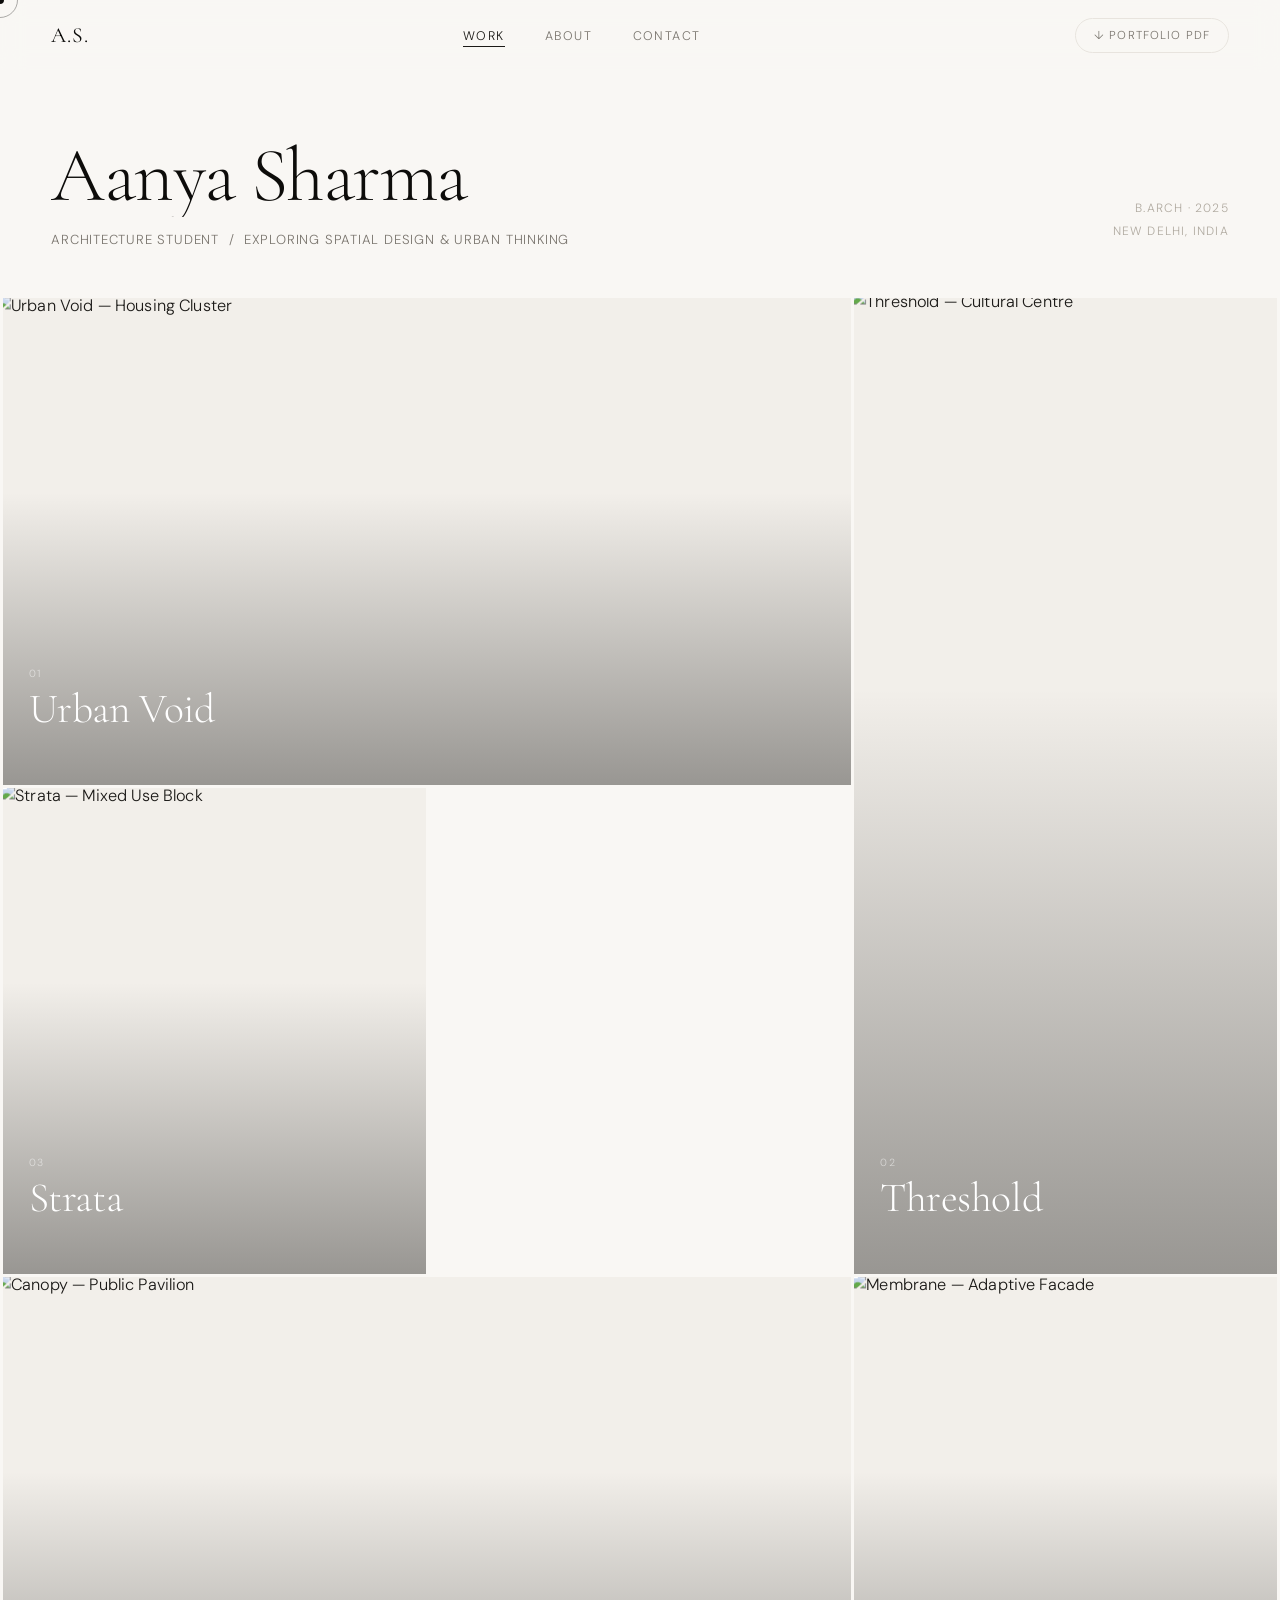
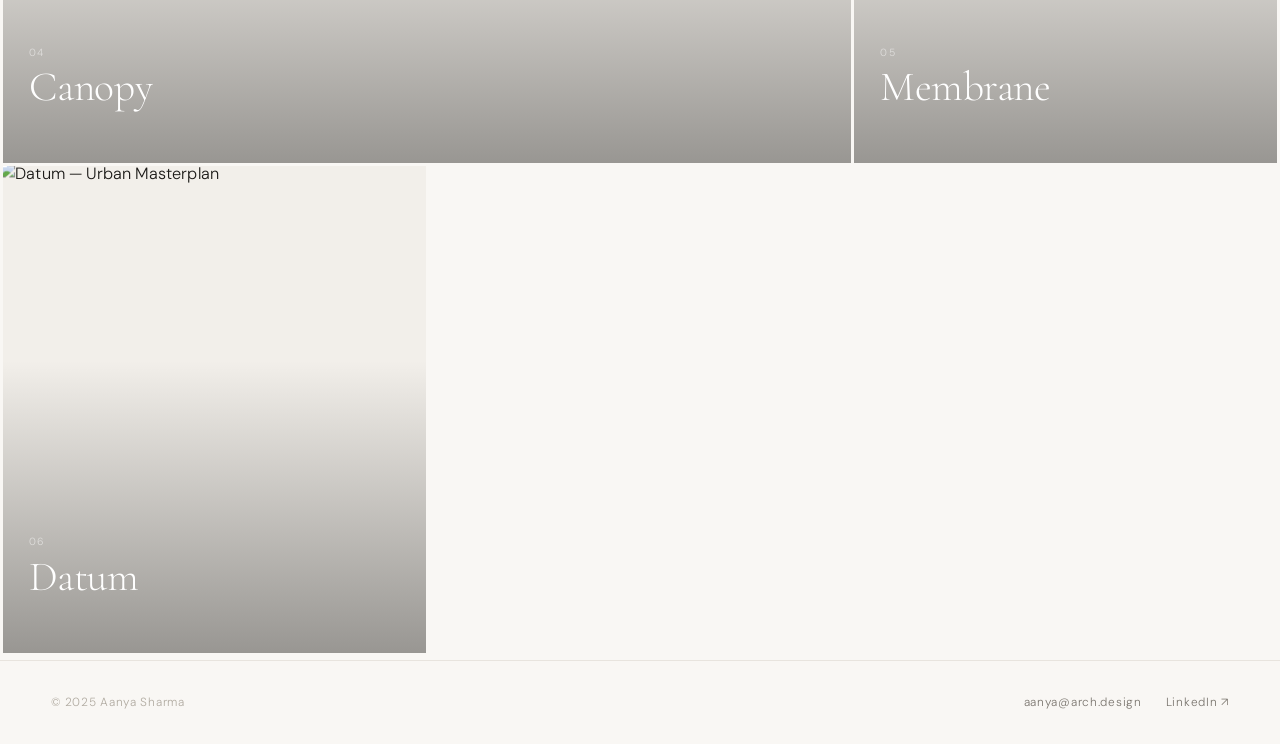
==== index.html @ cd45589e "Initial commit — Architecture Portfolio" ====
<!DOCTYPE html>
<html lang="en">
<head>
  <meta charset="UTF-8" />
  <meta name="viewport" content="width=device-width, initial-scale=1.0" />
  <meta name="description" content="Architecture portfolio of Aanya Sharma — B.Arch student exploring spatial design, urban thinking, and materiality." />
  <title>Aanya Sharma — Architecture Portfolio</title>
  <link rel="preconnect" href="https://fonts.googleapis.com" />
  <link rel="preconnect" href="https://fonts.gstatic.com" crossorigin />
  <link href="https://fonts.googleapis.com/css2?family=Cormorant+Garamond:ital,wght@0,300;0,400;0,500;1,300&family=DM+Sans:wght@200;300;400&display=swap" rel="stylesheet" />
  <link rel="stylesheet" href="assets/style.css" />
</head>
<body>

  <!-- ── CURSOR ── -->
  <div class="cursor" id="cursor"></div>
  <div class="cursor-follower" id="cursorFollower"></div>

  <!-- ── NAV ── -->
  <nav class="nav" id="mainNav">
    <a href="index.html" class="nav-logo">A.S.</a>
    <ul class="nav-links">
      <li><a href="index.html" class="active">Work</a></li>
      <li><a href="pages/about.html">About</a></li>
      <li><a href="pages/contact.html">Contact</a></li>
    </ul>
    <a href="assets/portfolio.pdf" class="nav-cta" target="_blank" download>↓ Portfolio PDF</a>
  </nav>

  <!-- ── HERO TAGLINE ── -->
  <header class="hero-tagline">
    <div class="hero-inner">
      <h1 class="hero-name" id="heroName">Aanya Sharma</h1>
      <p class="hero-sub">Architecture Student &nbsp;/&nbsp; Exploring Spatial Design &amp; Urban Thinking</p>
    </div>
    <div class="hero-meta">
      <span>B.Arch · 2025</span>
      <span>New Delhi, India</span>
    </div>
  </header>

  <!-- ── PROJECT GRID ── -->
  <main class="grid-section" id="projects">

    <article class="project-tile tile--large" id="proj1">
      <a href="pages/project-urban-void.html" class="tile-link">
        <div class="tile-img-wrap">
          <img
            src="https://images.unsplash.com/photo-1486325212027-8081e485255e?w=1200&q=80"
            alt="Urban Void — Housing Cluster"
            loading="eager"
          />
          <div class="tile-overlay"></div>
        </div>
        <div class="tile-info">
          <span class="tile-num">01</span>
          <h2 class="tile-title">Urban Void</h2>
          <p class="tile-type">Housing Cluster · Academic · 2024</p>
        </div>
      </a>
    </article>

    <article class="project-tile tile--tall" id="proj2">
      <a href="pages/project-threshold.html" class="tile-link">
        <div class="tile-img-wrap">
          <img
            src="https://images.unsplash.com/photo-1514539079130-25950c84af65?w=900&q=80"
            alt="Threshold — Cultural Centre"
            loading="lazy"
          />
          <div class="tile-overlay"></div>
        </div>
        <div class="tile-info">
          <span class="tile-num">02</span>
          <h2 class="tile-title">Threshold</h2>
          <p class="tile-type">Cultural Centre · Academic · 2024</p>
        </div>
      </a>
    </article>

    <article class="project-tile tile--medium" id="proj3">
      <a href="pages/project-strata.html" class="tile-link">
        <div class="tile-img-wrap">
          <img
            src="https://images.unsplash.com/photo-1487958449943-2429e8be8625?w=900&q=80"
            alt="Strata — Mixed Use Block"
            loading="lazy"
          />
          <div class="tile-overlay"></div>
        </div>
        <div class="tile-info">
          <span class="tile-num">03</span>
          <h2 class="tile-title">Strata</h2>
          <p class="tile-type">Mixed-Use Block · Internship · 2023</p>
        </div>
      </a>
    </article>

    <article class="project-tile tile--wide" id="proj4">
      <a href="pages/project-canopy.html" class="tile-link">
        <div class="tile-img-wrap">
          <img
            src="https://images.unsplash.com/photo-1607344645866-009c320b63e0?w=1200&q=80"
            alt="Canopy — Public Pavilion"
            loading="lazy"
          />
          <div class="tile-overlay"></div>
        </div>
        <div class="tile-info">
          <span class="tile-num">04</span>
          <h2 class="tile-title">Canopy</h2>
          <p class="tile-type">Public Pavilion · Academic · 2023</p>
        </div>
      </a>
    </article>

    <article class="project-tile tile--portrait" id="proj5">
      <a href="pages/project-membrane.html" class="tile-link">
        <div class="tile-img-wrap">
          <img
            src="https://images.unsplash.com/photo-1571003123894-1f0594d2b5d9?w=700&q=80"
            alt="Membrane — Adaptive Facade"
            loading="lazy"
          />
          <div class="tile-overlay"></div>
        </div>
        <div class="tile-info">
          <span class="tile-num">05</span>
          <h2 class="tile-title">Membrane</h2>
          <p class="tile-type">Adaptive Façade · Research · 2023</p>
        </div>
      </a>
    </article>

    <article class="project-tile tile--medium" id="proj6">
      <a href="pages/project-datum.html" class="tile-link">
        <div class="tile-img-wrap">
          <img
            src="https://images.unsplash.com/photo-1620121692029-d088224ddc74?w=900&q=80"
            alt="Datum — Urban Masterplan"
            loading="lazy"
          />
          <div class="tile-overlay"></div>
        </div>
        <div class="tile-info">
          <span class="tile-num">06</span>
          <h2 class="tile-title">Datum</h2>
          <p class="tile-type">Urban Masterplan · Internship · 2022</p>
        </div>
      </a>
    </article>

  </main>

  <!-- ── FOOTER ── -->
  <footer class="site-footer">
    <div class="footer-left">
      <span>© 2025 Aanya Sharma</span>
    </div>
    <div class="footer-right">
      <a href="mailto:aanya@arch.design">aanya@arch.design</a>
      <a href="https://linkedin.com/in/aanyasharma" target="_blank" rel="noopener">LinkedIn ↗</a>
    </div>
  </footer>

  <script src="assets/main.js"></script>
</body>
</html>
---- assets/style.css ----
/* =========================================================
   ARCH PORTFOLIO — Global Stylesheet
   Light Theme · Editorial · Minimal · Premium
   ========================================================= */

/* ── Reset & Base ── */
*, *::before, *::after { box-sizing: border-box; margin: 0; padding: 0; }

:root {
  --cream:    #f9f7f4;
  --off-white:#f2efea;
  --light:    #e8e4de;
  --mid:      #b0aaa0;
  --muted:    #7a756e;
  --dark:     #1c1a17;
  --black:    #0d0c0a;
  --accent:   #2a2522;

  --ff-serif:  'Cormorant Garamond', Georgia, serif;
  --ff-sans:   'DM Sans', system-ui, sans-serif;

  --ease-out:  cubic-bezier(0.16, 1, 0.3, 1);
  --ease-in:   cubic-bezier(0.7, 0, 0.84, 0);

  --nav-h:     72px;
  --gutter:    clamp(1.5rem, 4vw, 4rem);
}

html { font-size: 16px; scroll-behavior: smooth; }

body {
  background: var(--cream);
  color: var(--dark);
  font-family: var(--ff-sans);
  font-weight: 300;
  line-height: 1.65;
  overflow-x: hidden;
  cursor: none;
}

a { color: inherit; text-decoration: none; }
img { display: block; width: 100%; height: 100%; object-fit: cover; }

/* ── Custom Cursor ── */
.cursor {
  position: fixed; top: 0; left: 0;
  width: 8px; height: 8px;
  background: var(--black);
  border-radius: 50%;
  pointer-events: none;
  z-index: 9999;
  transform: translate(-50%, -50%);
  transition: transform 0.08s, background 0.2s, width 0.3s var(--ease-out), height 0.3s var(--ease-out);
}

.cursor-follower {
  position: fixed; top: 0; left: 0;
  width: 36px; height: 36px;
  border: 1px solid rgba(28,26,23,0.35);
  border-radius: 50%;
  pointer-events: none;
  z-index: 9998;
  transform: translate(-50%, -50%);
  transition: transform 0.18s var(--ease-out), opacity 0.3s, width 0.4s var(--ease-out), height 0.4s var(--ease-out), border-color 0.3s;
}

body:has(a:hover) .cursor-follower,
body:has(.tile-link:hover) .cursor-follower {
  width: 72px; height: 72px;
  border-color: rgba(28,26,23,0.18);
}

/* ── NAV ── */
.nav {
  position: fixed; top: 0; left: 0; right: 0;
  height: var(--nav-h);
  display: flex; align-items: center; justify-content: space-between;
  padding: 0 var(--gutter);
  z-index: 100;
  background: rgba(249,247,244,0.88);
  backdrop-filter: blur(12px);
  -webkit-backdrop-filter: blur(12px);
  border-bottom: 1px solid transparent;
  transition: border-color 0.3s, background 0.3s;
}

.nav.scrolled {
  border-bottom-color: var(--light);
  background: rgba(249,247,244,0.96);
}

.nav-logo {
  font-family: var(--ff-serif);
  font-size: 1.35rem;
  font-weight: 400;
  letter-spacing: 0.04em;
  color: var(--black);
}

.nav-links {
  display: flex; gap: 2.5rem;
  list-style: none;
}

.nav-links a {
  font-size: 0.78rem;
  font-weight: 300;
  letter-spacing: 0.12em;
  text-transform: uppercase;
  color: var(--muted);
  position: relative;
  transition: color 0.2s;
}

.nav-links a::after {
  content: '';
  position: absolute; bottom: -3px; left: 0;
  width: 0; height: 1px;
  background: var(--dark);
  transition: width 0.35s var(--ease-out);
}

.nav-links a:hover,
.nav-links a.active { color: var(--dark); }
.nav-links a:hover::after,
.nav-links a.active::after { width: 100%; }

.nav-cta {
  font-size: 0.72rem;
  font-weight: 300;
  letter-spacing: 0.1em;
  text-transform: uppercase;
  color: var(--muted);
  border: 1px solid var(--light);
  padding: 0.45rem 1.1rem;
  border-radius: 50px;
  transition: color 0.25s, border-color 0.25s, background 0.25s;
}

.nav-cta:hover {
  color: var(--cream);
  background: var(--dark);
  border-color: var(--dark);
}

/* ── HERO TAGLINE ── */
.hero-tagline {
  padding: calc(var(--nav-h) + 4rem) var(--gutter) 3rem;
  display: flex;
  justify-content: space-between;
  align-items: flex-end;
  gap: 2rem;
  flex-wrap: wrap;
}

.hero-name {
  font-family: var(--ff-serif);
  font-size: clamp(2.8rem, 6vw, 5.5rem);
  font-weight: 300;
  letter-spacing: -0.02em;
  line-height: 1.05;
  color: var(--black);
  overflow: hidden;
}

.hero-sub {
  font-size: 0.82rem;
  font-weight: 300;
  letter-spacing: 0.06em;
  color: var(--muted);
  margin-top: 0.75rem;
  text-transform: uppercase;
}

.hero-meta {
  display: flex;
  flex-direction: column;
  align-items: flex-end;
  gap: 0.25rem;
  font-size: 0.75rem;
  letter-spacing: 0.1em;
  text-transform: uppercase;
  color: var(--mid);
  padding-bottom: 0.5rem;
}

/* ── PROJECT GRID ── */
.grid-section {
  display: grid;
  grid-template-columns: repeat(12, 1fr);
  grid-auto-rows: 38vw;
  gap: 3px;
  padding: 0 3px 3px;
  max-width: 100%;
}

/* tile variants */
.project-tile { position: relative; overflow: hidden; background: var(--off-white); }

.tile--large  { grid-column: span 8; grid-row: span 1; }
.tile--tall   { grid-column: span 4; grid-row: span 2; }
.tile--medium { grid-column: span 4; grid-row: span 1; }
.tile--wide   { grid-column: span 8; grid-row: span 1; }
.tile--portrait { grid-column: span 4; grid-row: span 1; }

.tile-link {
  display: block; width: 100%; height: 100%;
  position: relative;
}

.tile-img-wrap {
  position: absolute; inset: 0;
  overflow: hidden;
}

.tile-img-wrap img {
  width: 100%; height: 100%; object-fit: cover;
  transform: scale(1.02);
  transition: transform 0.9s var(--ease-out), filter 0.6s;
  filter: grayscale(20%);
}

.project-tile:hover .tile-img-wrap img {
  transform: scale(1.08);
  filter: grayscale(0%);
}

.tile-overlay {
  position: absolute; inset: 0;
  background: linear-gradient(
    to bottom,
    transparent 40%,
    rgba(13,12,10,0.65) 100%
  );
  opacity: 0.6;
  transition: opacity 0.5s;
}

.project-tile:hover .tile-overlay { opacity: 0.85; }

.tile-info {
  position: absolute;
  bottom: 0; left: 0; right: 0;
  padding: 2rem clamp(1rem,2vw,2rem);
  color: #fff;
  transform: translateY(4px);
  transition: transform 0.45s var(--ease-out);
}

.project-tile:hover .tile-info { transform: translateY(0); }

.tile-num {
  display: block;
  font-size: 0.65rem;
  letter-spacing: 0.18em;
  text-transform: uppercase;
  color: rgba(255,255,255,0.55);
  margin-bottom: 0.4rem;
}

.tile-title {
  font-family: var(--ff-serif);
  font-size: clamp(1.5rem, 3.5vw, 2.6rem);
  font-weight: 300;
  line-height: 1;
  letter-spacing: -0.01em;
}

.tile-type {
  font-size: 0.7rem;
  letter-spacing: 0.1em;
  text-transform: uppercase;
  color: rgba(255,255,255,0.5);
  margin-top: 0.5rem;
  opacity: 0;
  transform: translateY(6px);
  transition: opacity 0.4s 0.05s, transform 0.4s 0.05s var(--ease-out);
}

.project-tile:hover .tile-type {
  opacity: 1; transform: translateY(0);
}

/* ── SITE FOOTER ── */
.site-footer {
  display: flex; justify-content: space-between; align-items: center;
  padding: 2rem var(--gutter);
  border-top: 1px solid var(--light);
  margin-top: 4px;
  font-size: 0.74rem;
  letter-spacing: 0.06em;
  color: var(--mid);
}

.site-footer a {
  color: var(--muted);
  transition: color 0.2s;
  margin-left: 1.5rem;
}
.site-footer a:hover { color: var(--dark); }

.footer-right { display: flex; }

/* =========================================================
   PROJECT DETAIL PAGE
   ========================================================= */
.project-hero {
  position: relative;
  height: 90vh;
  min-height: 500px;
  overflow: hidden;
  margin-top: var(--nav-h);
}

.project-hero img {
  width: 100%; height: 100%; object-fit: cover;
  filter: grayscale(15%);
  transform: scale(1.02);
  animation: heroReveal 1.4s var(--ease-out) forwards;
}

@keyframes heroReveal {
  from { transform: scale(1.08); opacity: 0.6; }
  to   { transform: scale(1);    opacity: 1;   }
}

.project-hero-caption {
  position: absolute; bottom: 3rem; left: var(--gutter);
  color: #fff;
}

.project-hero-caption h1 {
  font-family: var(--ff-serif);
  font-size: clamp(2.8rem, 6vw, 6rem);
  font-weight: 300;
  letter-spacing: -0.02em;
  line-height: 1;
}

.project-hero-caption .meta {
  margin-top: 1rem;
  font-size: 0.75rem;
  letter-spacing: 0.14em;
  text-transform: uppercase;
  color: rgba(255,255,255,0.6);
  display: flex; gap: 1.5rem;
}

/* ── Project Content Layout ── */
.project-body {
  padding: 6rem var(--gutter);
  max-width: 1400px;
  margin: 0 auto;
}

.section-label {
  font-size: 0.68rem;
  letter-spacing: 0.2em;
  text-transform: uppercase;
  color: var(--mid);
  margin-bottom: 0.75rem;
  display: flex; align-items: center; gap: 1rem;
}

.section-label::after {
  content: '';
  flex: 1; height: 1px;
  background: var(--light);
}

.project-section {
  margin-bottom: 6rem;
}

.project-section h2 {
  font-family: var(--ff-serif);
  font-size: clamp(1.8rem, 3.5vw, 3rem);
  font-weight: 300;
  letter-spacing: -0.01em;
  margin-bottom: 1.5rem;
  color: var(--black);
}

.project-section p {
  font-size: 1rem;
  line-height: 1.85;
  color: var(--muted);
  max-width: 60ch;
}

.project-section p + p { margin-top: 1rem; }

/* Image grid inside project */
.project-img-grid {
  display: grid;
  gap: 4px;
  margin-top: 2.5rem;
}

.project-img-grid.cols-2 { grid-template-columns: 1fr 1fr; }
.project-img-grid.cols-3 { grid-template-columns: 1fr 1fr 1fr; }
.project-img-grid.cols-asymm { grid-template-columns: 2fr 1fr; }

.project-img-grid figure {
  overflow: hidden;
  aspect-ratio: 4/3;
  background: var(--off-white);
}

.project-img-grid figure.tall { aspect-ratio: 3/4; }
.project-img-grid figure.wide { aspect-ratio: 16/7; }

.project-img-grid img {
  width: 100%; height: 100%; object-fit: cover;
  filter: grayscale(10%);
  transition: transform 0.7s var(--ease-out), filter 0.5s;
}

.project-img-grid figure:hover img {
  transform: scale(1.04);
  filter: grayscale(0%);
}

/* ── Diagram / Process Block ── */
.diagram-block {
  border: 1px solid var(--light);
  padding: 3rem;
  margin-top: 2.5rem;
  background: var(--off-white);
  display: flex;
  gap: 2rem;
  flex-wrap: wrap;
}

.diagram-item {
  flex: 1; min-width: 140px;
  text-align: center;
}

.diagram-circle {
  width: 80px; height: 80px;
  border-radius: 50%;
  border: 1.5px solid var(--mid);
  margin: 0 auto 1rem;
  display: flex; align-items: center; justify-content: center;
  font-family: var(--ff-serif);
  font-size: 1.4rem;
  color: var(--muted);
  transition: border-color 0.3s, color 0.3s;
}

.diagram-item:hover .diagram-circle {
  border-color: var(--dark);
  color: var(--dark);
}

.diagram-label {
  font-size: 0.72rem;
  letter-spacing: 0.12em;
  text-transform: uppercase;
  color: var(--muted);
}

/* Arrow connector */
.diagram-arrow {
  display: flex; align-items: center;
  color: var(--light);
  font-size: 1.2rem;
  min-width: auto;
  flex: 0;
  padding-top: 1rem;
}

/* Role callout */
.role-callout {
  border-left: 2px solid var(--dark);
  padding: 1.5rem 2rem;
  margin-top: 2rem;
  background: var(--off-white);
}

.role-callout h3 {
  font-family: var(--ff-serif);
  font-size: 1.5rem;
  font-weight: 300;
  margin-bottom: 0.75rem;
}

.role-callout ul {
  list-style: none;
  display: flex;
  flex-direction: column;
  gap: 0.4rem;
}

.role-callout ul li {
  font-size: 0.85rem;
  color: var(--muted);
  padding-left: 1rem;
  position: relative;
}

.role-callout ul li::before {
  content: '—';
  position: absolute; left: 0;
  color: var(--mid);
}

/* Project nav (prev / next) */
.project-nav {
  display: grid;
  grid-template-columns: 1fr 1fr;
  border-top: 1px solid var(--light);
  margin-top: 4rem;
}

.project-nav a {
  padding: 2.5rem var(--gutter);
  display: flex; flex-direction: column; gap: 0.5rem;
  transition: background 0.3s;
}

.project-nav a:hover { background: var(--off-white); }

.project-nav a + a { border-left: 1px solid var(--light); text-align: right; align-items: flex-end; }

.project-nav .dir {
  font-size: 0.68rem;
  letter-spacing: 0.18em;
  text-transform: uppercase;
  color: var(--mid);
}

.project-nav .ptitle {
  font-family: var(--ff-serif);
  font-size: 1.5rem;
  font-weight: 300;
  color: var(--dark);
}

/* =========================================================
   ABOUT PAGE
   ========================================================= */
.about-wrapper {
  padding-top: var(--nav-h);
  min-height: 100vh;
}

.about-grid {
  display: grid;
  grid-template-columns: 1fr 1fr;
  min-height: calc(100vh - var(--nav-h));
}

.about-portrait {
  position: relative;
  overflow: hidden;
  background: var(--off-white);
}

.about-portrait img {
  width: 100%; height: 100%;
  object-fit: cover; object-position: top;
  filter: grayscale(30%);
  transition: filter 0.6s;
}

.about-portrait:hover img { filter: grayscale(0%); }

.about-content {
  padding: clamp(3rem, 6vw, 6rem) var(--gutter);
  display: flex; flex-direction: column; justify-content: center;
  max-width: 620px;
}

.page-eyebrow {
  font-size: 0.68rem;
  letter-spacing: 0.2em;
  text-transform: uppercase;
  color: var(--mid);
  margin-bottom: 2rem;
}

.about-name {
  font-family: var(--ff-serif);
  font-size: clamp(2.5rem, 4.5vw, 4rem);
  font-weight: 300;
  letter-spacing: -0.02em;
  line-height: 1.05;
  color: var(--black);
  margin-bottom: 1.5rem;
}

.about-bio {
  font-size: 1rem;
  line-height: 1.85;
  color: var(--muted);
  margin-bottom: 3rem;
}

.about-section { margin-bottom: 2.5rem; }

.about-section h3 {
  font-size: 0.72rem;
  letter-spacing: 0.18em;
  text-transform: uppercase;
  color: var(--mid);
  margin-bottom: 1rem;
  padding-bottom: 0.6rem;
  border-bottom: 1px solid var(--light);
}

/* Education row */
.edu-row {
  display: flex; justify-content: space-between;
  align-items: baseline;
  padding: 0.6rem 0;
  border-bottom: 1px solid rgba(176,170,160,0.2);
}

.edu-name { font-size: 0.88rem; font-weight: 300; }
.edu-year { font-size: 0.72rem; color: var(--mid); letter-spacing: 0.08em; }

/* Skills list */
.skills-grid {
  display: grid;
  grid-template-columns: repeat(3, 1fr);
  gap: 0.5rem;
}

.skill-tag {
  font-size: 0.72rem;
  letter-spacing: 0.08em;
  text-transform: uppercase;
  color: var(--muted);
  border: 1px solid var(--light);
  padding: 0.4rem 0.75rem;
  text-align: center;
  transition: border-color 0.25s, color 0.25s, background 0.25s;
}

.skill-tag:hover {
  border-color: var(--dark);
  color: var(--dark);
  background: var(--off-white);
}

/* Internship row */
.intern-row {
  padding: 1.2rem 0;
  border-bottom: 1px solid rgba(176,170,160,0.2);
}

.intern-firm {
  font-family: var(--ff-serif);
  font-size: 1.15rem;
  font-weight: 300;
  color: var(--dark);
}

.intern-meta {
  font-size: 0.73rem;
  letter-spacing: 0.08em;
  color: var(--mid);
  margin-top: 0.25rem;
}

.intern-desc {
  font-size: 0.84rem;
  color: var(--muted);
  margin-top: 0.5rem;
  line-height: 1.65;
}

/* =========================================================
   CONTACT PAGE
   ========================================================= */
.contact-wrapper {
  padding-top: var(--nav-h);
  min-height: 100vh;
  display: flex; flex-direction: column; justify-content: center;
  padding-bottom: 6rem;
}

.contact-inner {
  padding: 6rem var(--gutter);
  max-width: 800px;
}

.contact-inner .display-title {
  font-family: var(--ff-serif);
  font-size: clamp(3rem, 7vw, 7rem);
  font-weight: 300;
  letter-spacing: -0.03em;
  line-height: 0.95;
  color: var(--black);
  margin-bottom: 3rem;
}

.contact-links {
  display: flex; flex-direction: column; gap: 0;
}

.contact-link-row {
  display: flex; align-items: center; justify-content: space-between;
  padding: 1.5rem 0;
  border-top: 1px solid var(--light);
  font-family: var(--ff-serif);
  font-size: clamp(1.2rem, 2.5vw, 1.8rem);
  font-weight: 300;
  color: var(--dark);
  transition: padding-left 0.3s var(--ease-out), color 0.2s;
}

.contact-link-row:last-child { border-bottom: 1px solid var(--light); }

.contact-link-row:hover {
  padding-left: 1.5rem;
  color: var(--muted);
}

.contact-link-row .arrow {
  font-size: 1rem;
  color: var(--mid);
  transition: transform 0.3s var(--ease-out);
}

.contact-link-row:hover .arrow {
  transform: translate(4px, -4px);
}

/* =========================================================
   PAGE TRANSITIONS & ANIMATIONS
   ========================================================= */
@keyframes fadeUp {
  from { opacity: 0; transform: translateY(24px); }
  to   { opacity: 1; transform: translateY(0); }
}

.fade-up {
  opacity: 0;
  animation: fadeUp 0.8s var(--ease-out) forwards;
}

.fade-up-1 { animation-delay: 0.1s; }
.fade-up-2 { animation-delay: 0.2s; }
.fade-up-3 { animation-delay: 0.3s; }
.fade-up-4 { animation-delay: 0.45s; }

/* Reveal-on-scroll */
.reveal {
  opacity: 0;
  transform: translateY(30px);
  transition: opacity 0.9s var(--ease-out), transform 0.9s var(--ease-out);
}

.reveal.visible {
  opacity: 1; transform: none;
}

/* =========================================================
   RESPONSIVE
   ========================================================= */
@media (max-width: 900px) {
  .grid-section {
    grid-template-columns: 1fr 1fr;
    grid-auto-rows: 55vw;
  }

  .tile--large, .tile--wide  { grid-column: span 2; }
  .tile--tall  { grid-column: span 1; grid-row: span 1; }
  .tile--medium, .tile--portrait { grid-column: span 1; }

  .about-grid { grid-template-columns: 1fr; }
  .about-portrait { height: 60vw; }
  .about-content { max-width: 100%; }

  .project-img-grid.cols-3 { grid-template-columns: 1fr 1fr; }
}

@media (max-width: 640px) {
  :root { --nav-h: 58px; }

  .nav-cta { display: none; }
  .nav-links { gap: 1.5rem; }

  .grid-section {
    grid-template-columns: 1fr;
    grid-auto-rows: 75vw;
  }

  .tile--large, .tile--wide, .tile--tall,
  .tile--medium, .tile--portrait { grid-column: span 1; grid-row: span 1; }

  .hero-tagline { flex-direction: column; align-items: flex-start; }
  .hero-meta { align-items: flex-start; }

  .project-img-grid.cols-2,
  .project-img-grid.cols-3,
  .project-img-grid.cols-asymm { grid-template-columns: 1fr; }

  .skills-grid { grid-template-columns: repeat(2,1fr); }
  .project-nav { grid-template-columns: 1fr; }
  .project-nav a + a { border-left: none; border-top: 1px solid var(--light); align-items: flex-start; text-align: left; }

  .diagram-block { flex-direction: column; }
  .diagram-arrow { display: none; }
}
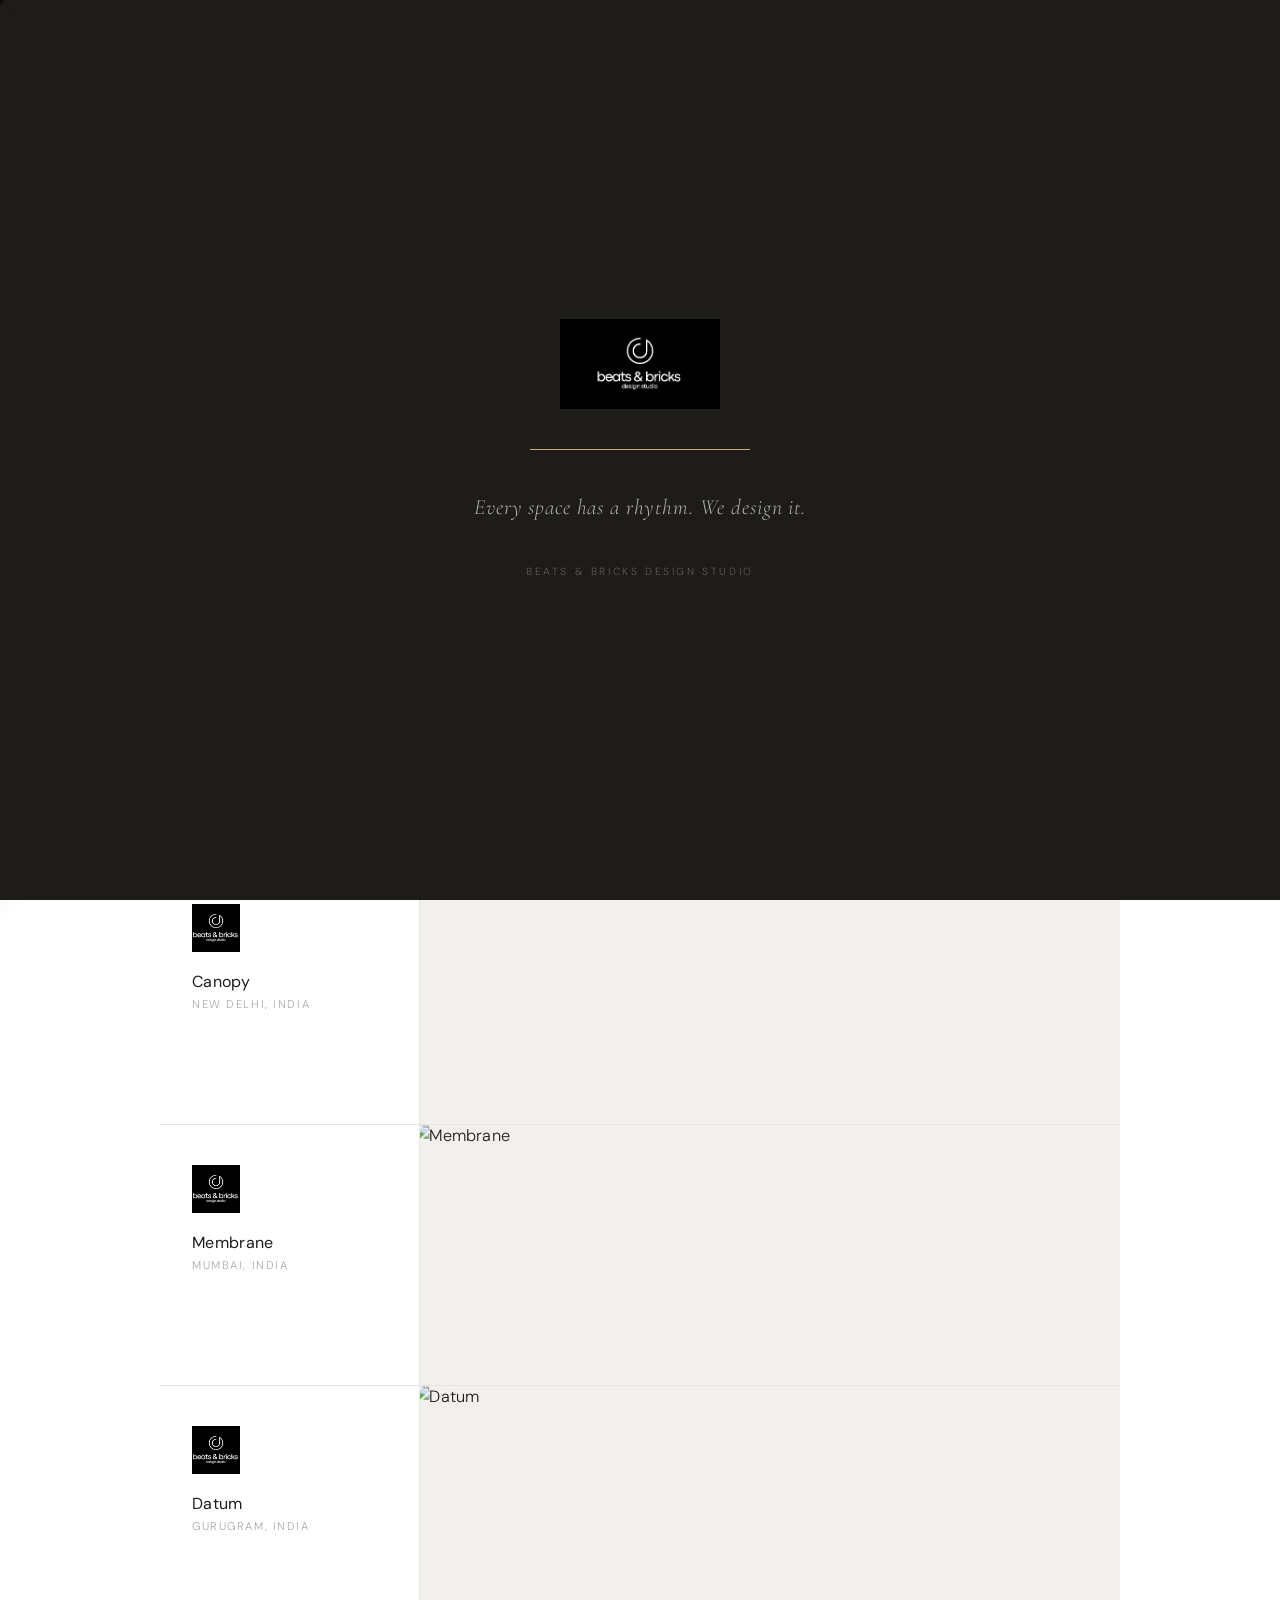
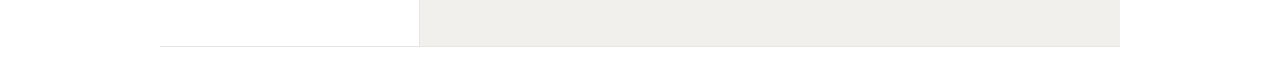
==== commit 69b80252: "feat: Initialize portfolio site with core features, project pages, and styling." ====
--- a/index.html
+++ b/index.html
@@ -3,165 +3,260 @@
 <head>
   <meta charset="UTF-8" />
   <meta name="viewport" content="width=device-width, initial-scale=1.0" />
-  <meta name="description" content="Architecture portfolio of Aanya Sharma — B.Arch student exploring spatial design, urban thinking, and materiality." />
-  <title>Aanya Sharma — Architecture Portfolio</title>
+  <meta name="description" content="Beats & Bricks Design Studio — Architecture, Interiors, Landscape, Planning & Products." />
+  <title>Beats &amp; Bricks Design Studio</title>
   <link rel="preconnect" href="https://fonts.googleapis.com" />
   <link rel="preconnect" href="https://fonts.gstatic.com" crossorigin />
-  <link href="https://fonts.googleapis.com/css2?family=Cormorant+Garamond:ital,wght@0,300;0,400;0,500;1,300&family=DM+Sans:wght@200;300;400&display=swap" rel="stylesheet" />
+  <link href="https://fonts.googleapis.com/css2?family=DM+Sans:wght@200;300;400;500&family=Cormorant+Garamond:ital,wght@0,300;0,400;1,300&display=swap" rel="stylesheet" />
   <link rel="stylesheet" href="assets/style.css" />
+  <link rel="stylesheet" href="assets/loader.css" />
 </head>
-<body>
-
-  <!-- ── CURSOR ── -->
+<body class="home-page">
+
+  <!-- ══ PAGE LOADER ══ -->
+  <div id="page-loader" role="status" aria-label="Loading Beats & Bricks Design Studio">
+    <img
+      class="loader-logo"
+      src="assets/WhatsApp Image 2026-03-25 at 16.15.27.jpeg"
+      alt="Beats & Bricks Design Studio"
+    />
+    <div class="loader-bar-track"><div class="loader-bar-fill"></div></div>
+    <p class="loader-tagline">
+      <span class="word">Every&nbsp;</span><span class="word">space&nbsp;</span><span class="word">has&nbsp;</span><span class="word">a&nbsp;</span><span class="word">rhythm.&nbsp;</span><span class="word">We&nbsp;</span><span class="word">design&nbsp;</span><span class="word">it.</span>
+    </p>
+    <span class="loader-studio-name">Beats &amp; Bricks Design Studio</span>
+  </div>
+
+  <!-- ══ CUSTOM CURSOR ══ -->
   <div class="cursor" id="cursor"></div>
   <div class="cursor-follower" id="cursorFollower"></div>
 
-  <!-- ── NAV ── -->
-  <nav class="nav" id="mainNav">
-    <a href="index.html" class="nav-logo">A.S.</a>
-    <ul class="nav-links">
-      <li><a href="index.html" class="active">Work</a></li>
-      <li><a href="pages/about.html">About</a></li>
-      <li><a href="pages/contact.html">Contact</a></li>
-    </ul>
-    <a href="assets/portfolio.pdf" class="nav-cta" target="_blank" download>↓ Portfolio PDF</a>
-  </nav>
-
-  <!-- ── HERO TAGLINE ── -->
-  <header class="hero-tagline">
-    <div class="hero-inner">
-      <h1 class="hero-name" id="heroName">Aanya Sharma</h1>
-      <p class="hero-sub">Architecture Student &nbsp;/&nbsp; Exploring Spatial Design &amp; Urban Thinking</p>
-    </div>
-    <div class="hero-meta">
-      <span>B.Arch · 2025</span>
-      <span>New Delhi, India</span>
+  <!-- ══ TOP HEADER BAR ══ -->
+  <header class="top-bar" id="topBar">
+    <!-- Hamburger -->
+    <button class="hamburger" id="hamburger" aria-label="Toggle menu">
+      <span></span><span></span><span></span>
+    </button>
+
+    <!-- Category nav -->
+    <nav class="top-nav" id="topNav">
+      <a href="#" class="top-nav-link active" data-filter="all">All</a>
+      <a href="#" class="top-nav-link" data-filter="architecture">Architecture</a>
+      <a href="#" class="top-nav-link" data-filter="interiors">Interiors</a>
+      <a href="#" class="top-nav-link" data-filter="landscape">Landscape</a>
+      <a href="#" class="top-nav-link" data-filter="planning">Planning</a>
+      <a href="#" class="top-nav-link" data-filter="products">Products</a>
+    </nav>
+
+    <!-- Right: search + location -->
+    <div class="top-bar-right">
+      <button class="search-btn" id="searchBtn" aria-label="Search">
+        <svg width="16" height="16" viewBox="0 0 24 24" fill="none" stroke="currentColor" stroke-width="1.5">
+          <circle cx="11" cy="11" r="8"/><line x1="21" y1="21" x2="16.65" y2="16.65"/>
+        </svg>
+      </button>
+      <span class="top-bar-location">New Delhi</span>
     </div>
   </header>
 
-  <!-- ── PROJECT GRID ── -->
-  <main class="grid-section" id="projects">
-
-    <article class="project-tile tile--large" id="proj1">
-      <a href="pages/project-urban-void.html" class="tile-link">
-        <div class="tile-img-wrap">
-          <img
-            src="https://images.unsplash.com/photo-1486325212027-8081e485255e?w=1200&q=80"
-            alt="Urban Void — Housing Cluster"
-            loading="eager"
-          />
-          <div class="tile-overlay"></div>
-        </div>
-        <div class="tile-info">
-          <span class="tile-num">01</span>
-          <h2 class="tile-title">Urban Void</h2>
-          <p class="tile-type">Housing Cluster · Academic · 2024</p>
-        </div>
+  <!-- ══ SIDEBAR ══ -->
+  <aside class="sidebar" id="sidebar">
+    <!-- Logo in sidebar -->
+    <div class="sidebar-logo">
+      <a href="index.html">
+        <img src="assets/WhatsApp Image 2026-03-25 at 16.15.27.jpeg" alt="Beats & Bricks Design Studio" />
       </a>
-    </article>
-
-    <article class="project-tile tile--tall" id="proj2">
-      <a href="pages/project-threshold.html" class="tile-link">
-        <div class="tile-img-wrap">
-          <img
-            src="https://images.unsplash.com/photo-1514539079130-25950c84af65?w=900&q=80"
-            alt="Threshold — Cultural Centre"
-            loading="lazy"
-          />
-          <div class="tile-overlay"></div>
-        </div>
-        <div class="tile-info">
-          <span class="tile-num">02</span>
-          <h2 class="tile-title">Threshold</h2>
-          <p class="tile-type">Cultural Centre · Academic · 2024</p>
-        </div>
-      </a>
-    </article>
-
-    <article class="project-tile tile--medium" id="proj3">
-      <a href="pages/project-strata.html" class="tile-link">
-        <div class="tile-img-wrap">
-          <img
-            src="https://images.unsplash.com/photo-1487958449943-2429e8be8625?w=900&q=80"
-            alt="Strata — Mixed Use Block"
-            loading="lazy"
-          />
-          <div class="tile-overlay"></div>
-        </div>
-        <div class="tile-info">
-          <span class="tile-num">03</span>
-          <h2 class="tile-title">Strata</h2>
-          <p class="tile-type">Mixed-Use Block · Internship · 2023</p>
-        </div>
-      </a>
-    </article>
-
-    <article class="project-tile tile--wide" id="proj4">
-      <a href="pages/project-canopy.html" class="tile-link">
-        <div class="tile-img-wrap">
-          <img
-            src="https://images.unsplash.com/photo-1607344645866-009c320b63e0?w=1200&q=80"
-            alt="Canopy — Public Pavilion"
-            loading="lazy"
-          />
-          <div class="tile-overlay"></div>
-        </div>
-        <div class="tile-info">
-          <span class="tile-num">04</span>
-          <h2 class="tile-title">Canopy</h2>
-          <p class="tile-type">Public Pavilion · Academic · 2023</p>
-        </div>
-      </a>
-    </article>
-
-    <article class="project-tile tile--portrait" id="proj5">
-      <a href="pages/project-membrane.html" class="tile-link">
-        <div class="tile-img-wrap">
-          <img
-            src="https://images.unsplash.com/photo-1571003123894-1f0594d2b5d9?w=700&q=80"
-            alt="Membrane — Adaptive Facade"
-            loading="lazy"
-          />
-          <div class="tile-overlay"></div>
-        </div>
-        <div class="tile-info">
-          <span class="tile-num">05</span>
-          <h2 class="tile-title">Membrane</h2>
-          <p class="tile-type">Adaptive Façade · Research · 2023</p>
-        </div>
-      </a>
-    </article>
-
-    <article class="project-tile tile--medium" id="proj6">
-      <a href="pages/project-datum.html" class="tile-link">
-        <div class="tile-img-wrap">
-          <img
-            src="https://images.unsplash.com/photo-1620121692029-d088224ddc74?w=900&q=80"
-            alt="Datum — Urban Masterplan"
-            loading="lazy"
-          />
-          <div class="tile-overlay"></div>
-        </div>
-        <div class="tile-info">
-          <span class="tile-num">06</span>
-          <h2 class="tile-title">Datum</h2>
-          <p class="tile-type">Urban Masterplan · Internship · 2022</p>
-        </div>
-      </a>
-    </article>
-
+    </div>
+
+    <!-- Sidebar nav links -->
+    <nav class="sidebar-nav">
+      <ul>
+        <li class="nav-item" style="--i:0"><a href="index.html" class="sidebar-link active">Projects</a></li>
+        <li class="nav-item" style="--i:1"><a href="pages/about.html" class="sidebar-link">About</a></li>
+        <li class="nav-item" style="--i:2"><a href="pages/about.html#internships" class="sidebar-link">Studio</a></li>
+        <li class="nav-item" style="--i:3"><a href="pages/about.html#skills" class="sidebar-link">Services</a></li>
+        <li class="nav-item" style="--i:4"><a href="pages/about.html" class="sidebar-link">People</a></li>
+        <li class="nav-item" style="--i:5"><a href="pages/contact.html" class="sidebar-link">Careers</a></li>
+        <li class="nav-item" style="--i:6"><a href="pages/contact.html" class="sidebar-link">Contact</a></li>
+      </ul>
+    </nav>
+
+    <!-- Sidebar bottom -->
+    <div class="sidebar-bottom">
+      <a href="assets/portfolio.pdf" class="sidebar-pdf" download>↓ Portfolio PDF</a>
+    </div>
+  </aside>
+
+  <!-- ══ MAIN CONTENT ══ -->
+  <main class="main-content" id="mainContent">
+
+    <!-- Search bar (hidden by default) -->
+    <div class="search-bar" id="searchBar">
+      <input type="text" placeholder="Search projects…" id="searchInput" autocomplete="off" />
+      <button class="search-close" id="searchClose">✕</button>
+    </div>
+
+    <!-- Projects vertical list -->
+    <div class="projects-list" id="projectsList">
+
+      <!-- Project 01 -->
+      <article class="project-row" data-category="architecture" id="proj1">
+        <a href="pages/project-urban-void.html" class="project-row-link">
+          <div class="project-row-meta">
+            <div class="project-icon">
+              <img src="assets/WhatsApp Image 2026-03-25 at 16.15.27.jpeg" alt="icon" />
+            </div>
+            <div class="project-row-info">
+              <h2 class="project-row-title">Urban Void</h2>
+              <p class="project-row-location">New Delhi, India</p>
+            </div>
+          </div>
+          <div class="project-row-image">
+            <img
+              src="https://images.unsplash.com/photo-1486325212027-8081e485255e?w=900&q=80"
+              alt="Urban Void"
+              loading="eager"
+            />
+            <div class="project-row-hover-label">
+              <span>Housing Cluster · 2024</span>
+              <span class="view-arrow">→</span>
+            </div>
+          </div>
+        </a>
+      </article>
+
+      <!-- Project 02 -->
+      <article class="project-row" data-category="interiors" id="proj2">
+        <a href="pages/project-threshold.html" class="project-row-link">
+          <div class="project-row-meta">
+            <div class="project-icon">
+              <img src="assets/WhatsApp Image 2026-03-25 at 16.15.27.jpeg" alt="icon" />
+            </div>
+            <div class="project-row-info">
+              <h2 class="project-row-title">Threshold</h2>
+              <p class="project-row-location">Chandigarh, India</p>
+            </div>
+          </div>
+          <div class="project-row-image">
+            <img
+              src="https://images.unsplash.com/photo-1514539079130-25950c84af65?w=900&q=80"
+              alt="Threshold"
+              loading="lazy"
+            />
+            <div class="project-row-hover-label">
+              <span>Cultural Centre · 2024</span>
+              <span class="view-arrow">→</span>
+            </div>
+          </div>
+        </a>
+      </article>
+
+      <!-- Project 03 -->
+      <article class="project-row" data-category="planning" id="proj3">
+        <a href="pages/project-strata.html" class="project-row-link">
+          <div class="project-row-meta">
+            <div class="project-icon">
+              <img src="assets/WhatsApp Image 2026-03-25 at 16.15.27.jpeg" alt="icon" />
+            </div>
+            <div class="project-row-info">
+              <h2 class="project-row-title">Strata</h2>
+              <p class="project-row-location">Gurugram, India</p>
+            </div>
+          </div>
+          <div class="project-row-image">
+            <img
+              src="https://images.unsplash.com/photo-1487958449943-2429e8be8625?w=900&q=80"
+              alt="Strata"
+              loading="lazy"
+            />
+            <div class="project-row-hover-label">
+              <span>Mixed-Use Block · 2023</span>
+              <span class="view-arrow">→</span>
+            </div>
+          </div>
+        </a>
+      </article>
+
+      <!-- Project 04 -->
+      <article class="project-row" data-category="landscape" id="proj4">
+        <a href="pages/project-canopy.html" class="project-row-link">
+          <div class="project-row-meta">
+            <div class="project-icon">
+              <img src="assets/WhatsApp Image 2026-03-25 at 16.15.27.jpeg" alt="icon" />
+            </div>
+            <div class="project-row-info">
+              <h2 class="project-row-title">Canopy</h2>
+              <p class="project-row-location">New Delhi, India</p>
+            </div>
+          </div>
+          <div class="project-row-image">
+            <img
+              src="https://images.unsplash.com/photo-1607344645866-009c320b63e0?w=900&q=80"
+              alt="Canopy"
+              loading="lazy"
+            />
+            <div class="project-row-hover-label">
+              <span>Public Pavilion · 2023</span>
+              <span class="view-arrow">→</span>
+            </div>
+          </div>
+        </a>
+      </article>
+
+      <!-- Project 05 -->
+      <article class="project-row" data-category="products" id="proj5">
+        <a href="pages/project-membrane.html" class="project-row-link">
+          <div class="project-row-meta">
+            <div class="project-icon">
+              <img src="assets/WhatsApp Image 2026-03-25 at 16.15.27.jpeg" alt="icon" />
+            </div>
+            <div class="project-row-info">
+              <h2 class="project-row-title">Membrane</h2>
+              <p class="project-row-location">Mumbai, India</p>
+            </div>
+          </div>
+          <div class="project-row-image">
+            <img
+              src="https://images.unsplash.com/photo-1571003123894-1f0594d2b5d9?w=900&q=80"
+              alt="Membrane"
+              loading="lazy"
+            />
+            <div class="project-row-hover-label">
+              <span>Adaptive Façade · 2023</span>
+              <span class="view-arrow">→</span>
+            </div>
+          </div>
+        </a>
+      </article>
+
+      <!-- Project 06 -->
+      <article class="project-row" data-category="planning" id="proj6">
+        <a href="pages/project-datum.html" class="project-row-link">
+          <div class="project-row-meta">
+            <div class="project-icon">
+              <img src="assets/WhatsApp Image 2026-03-25 at 16.15.27.jpeg" alt="icon" />
+            </div>
+            <div class="project-row-info">
+              <h2 class="project-row-title">Datum</h2>
+              <p class="project-row-location">Gurugram, India</p>
+            </div>
+          </div>
+          <div class="project-row-image">
+            <img
+              src="https://images.unsplash.com/photo-1620121692029-d088224ddc74?w=900&q=80"
+              alt="Datum"
+              loading="lazy"
+            />
+            <div class="project-row-hover-label">
+              <span>Urban Masterplan · 2022</span>
+              <span class="view-arrow">→</span>
+            </div>
+          </div>
+        </a>
+      </article>
+
+    </div><!-- /projects-list -->
   </main>
-
-  <!-- ── FOOTER ── -->
-  <footer class="site-footer">
-    <div class="footer-left">
-      <span>© 2025 Aanya Sharma</span>
-    </div>
-    <div class="footer-right">
-      <a href="mailto:aanya@arch.design">aanya@arch.design</a>
-      <a href="https://linkedin.com/in/aanyasharma" target="_blank" rel="noopener">LinkedIn ↗</a>
-    </div>
-  </footer>
 
   <script src="assets/main.js"></script>
 </body>
--- a/assets/style.css
+++ b/assets/style.css
@@ -1,45 +1,47 @@
 /* =========================================================
-   ARCH PORTFOLIO — Global Stylesheet
-   Light Theme · Editorial · Minimal · Premium
+   BEATS & BRICKS DESIGN STUDIO — Global Stylesheet
+   BIG.dk-inspired: Sidebar + Vertical List Layout
+   Light Themed · Editorial · Animated
    ========================================================= */
 
 /* ── Reset & Base ── */
 *, *::before, *::after { box-sizing: border-box; margin: 0; padding: 0; }
 
 :root {
-  --cream:    #f9f7f4;
-  --off-white:#f2efea;
-  --light:    #e8e4de;
-  --mid:      #b0aaa0;
-  --muted:    #7a756e;
-  --dark:     #1c1a17;
-  --black:    #0d0c0a;
-  --accent:   #2a2522;
-
-  --ff-serif:  'Cormorant Garamond', Georgia, serif;
-  --ff-sans:   'DM Sans', system-ui, sans-serif;
-
-  --ease-out:  cubic-bezier(0.16, 1, 0.3, 1);
-  --ease-in:   cubic-bezier(0.7, 0, 0.84, 0);
-
-  --nav-h:     72px;
-  --gutter:    clamp(1.5rem, 4vw, 4rem);
+  --white:      #ffffff;
+  --cream:      #f9f8f6;
+  --off-white:  #f2f0ec;
+  --light:      #e8e4de;
+  --mid:        #aaa8a4;
+  --muted:      #6e6b66;
+  --dark:       #1e1c19;
+  --black:      #0d0c0a;
+  --accent:     #c8a882;          /* warm gold accent */
+
+  --sidebar-w:  200px;
+  --topbar-h:   48px;
+
+  --ff-sans:    'DM Sans', system-ui, sans-serif;
+  --ff-serif:   'Cormorant Garamond', Georgia, serif;
+  --ease-out:   cubic-bezier(0.16, 1, 0.3, 1);
+  --ease-spring:cubic-bezier(0.34, 1.56, 0.64, 1);
 }
 
 html { font-size: 16px; scroll-behavior: smooth; }
 
 body {
-  background: var(--cream);
+  background: var(--white);
   color: var(--dark);
   font-family: var(--ff-sans);
   font-weight: 300;
-  line-height: 1.65;
+  line-height: 1.6;
   overflow-x: hidden;
   cursor: none;
 }
 
 a { color: inherit; text-decoration: none; }
-img { display: block; width: 100%; height: 100%; object-fit: cover; }
+img { display: block; max-width: 100%; }
+button { background: none; border: none; cursor: none; }
 
 /* ── Custom Cursor ── */
 .cursor {
@@ -50,759 +52,762 @@
   pointer-events: none;
   z-index: 9999;
   transform: translate(-50%, -50%);
-  transition: transform 0.08s, background 0.2s, width 0.3s var(--ease-out), height 0.3s var(--ease-out);
-}
-
+  transition: width .25s var(--ease-out), height .25s var(--ease-out), background .2s;
+}
 .cursor-follower {
   position: fixed; top: 0; left: 0;
-  width: 36px; height: 36px;
-  border: 1px solid rgba(28,26,23,0.35);
+  width: 34px; height: 34px;
+  border: 1px solid rgba(28,26,23,.3);
   border-radius: 50%;
   pointer-events: none;
   z-index: 9998;
   transform: translate(-50%, -50%);
-  transition: transform 0.18s var(--ease-out), opacity 0.3s, width 0.4s var(--ease-out), height 0.4s var(--ease-out), border-color 0.3s;
-}
-
-body:has(a:hover) .cursor-follower,
-body:has(.tile-link:hover) .cursor-follower {
-  width: 72px; height: 72px;
-  border-color: rgba(28,26,23,0.18);
-}
-
-/* ── NAV ── */
-.nav {
-  position: fixed; top: 0; left: 0; right: 0;
-  height: var(--nav-h);
-  display: flex; align-items: center; justify-content: space-between;
-  padding: 0 var(--gutter);
-  z-index: 100;
-  background: rgba(249,247,244,0.88);
-  backdrop-filter: blur(12px);
-  -webkit-backdrop-filter: blur(12px);
-  border-bottom: 1px solid transparent;
-  transition: border-color 0.3s, background 0.3s;
-}
-
-.nav.scrolled {
-  border-bottom-color: var(--light);
-  background: rgba(249,247,244,0.96);
-}
-
-.nav-logo {
-  font-family: var(--ff-serif);
-  font-size: 1.35rem;
+  transition: width .35s var(--ease-out), height .35s var(--ease-out), border-color .3s;
+}
+body:has(a:hover) .cursor         { width: 12px; height: 12px; }
+body:has(a:hover) .cursor-follower{ width: 60px; height: 60px; border-color: rgba(28,26,23,.12); }
+
+/* ══════════════════════════════════════
+   TOP BAR
+══════════════════════════════════════ */
+.top-bar {
+  position: fixed;
+  top: 0; left: 0; right: 0;
+  height: var(--topbar-h);
+  background: var(--dark);
+  display: flex;
+  align-items: center;
+  padding: 0 1.5rem;
+  gap: 2rem;
+  z-index: 200;
+}
+
+/* Hamburger */
+.hamburger {
+  display: flex;
+  flex-direction: column;
+  gap: 5px;
+  padding: 4px;
+  flex-shrink: 0;
+}
+.hamburger span {
+  display: block;
+  width: 22px; height: 1.5px;
+  background: var(--white);
+  transition: transform .35s var(--ease-out), opacity .25s;
+}
+.hamburger.open span:nth-child(1) { transform: translateY(6.5px) rotate(45deg); }
+.hamburger.open span:nth-child(2) { opacity: 0; }
+.hamburger.open span:nth-child(3) { transform: translateY(-6.5px) rotate(-45deg); }
+
+/* Top nav links */
+.top-nav {
+  display: flex;
+  gap: 2rem;
+  flex: 1;
+  justify-content: center;
+}
+.top-nav-link {
+  font-size: .72rem;
   font-weight: 400;
-  letter-spacing: 0.04em;
-  color: var(--black);
-}
-
-.nav-links {
-  display: flex; gap: 2.5rem;
+  letter-spacing: .14em;
+  text-transform: uppercase;
+  color: rgba(255,255,255,.45);
+  position: relative;
+  transition: color .2s;
+}
+.top-nav-link::after {
+  content: '';
+  position: absolute; bottom: -3px; left: 0;
+  width: 0; height: 1px;
+  background: var(--accent);
+  transition: width .35s var(--ease-out);
+}
+.top-nav-link:hover,
+.top-nav-link.active {
+  color: var(--white);
+}
+.top-nav-link:hover::after,
+.top-nav-link.active::after { width: 100%; }
+
+/* Right side */
+.top-bar-right {
+  display: flex;
+  align-items: center;
+  gap: 1.25rem;
+  margin-left: auto;
+}
+.search-btn {
+  color: rgba(255,255,255,.5);
+  display: flex;
+  align-items: center;
+  transition: color .2s;
+}
+.search-btn:hover { color: var(--white); }
+.top-bar-location {
+  font-size: .68rem;
+  letter-spacing: .14em;
+  text-transform: uppercase;
+  color: rgba(255,255,255,.4);
+}
+
+/* ══════════════════════════════════════
+   SIDEBAR
+══════════════════════════════════════ */
+.sidebar {
+  position: fixed;
+  top: var(--topbar-h);
+  left: 0;
+  width: var(--sidebar-w);
+  height: calc(100vh - var(--topbar-h));
+  background: var(--white);
+  border-right: 1px solid var(--light);
+  display: flex;
+  flex-direction: column;
+  padding: 2rem 0 1.5rem;
+  z-index: 150;
+  overflow: hidden;
+  box-shadow: 4px 0 28px rgba(0,0,0,.08);
+
+  /* CLOSED by default — slides in when .open added */
+  transform: translateX(calc(-1 * var(--sidebar-w)));
+  transition: transform .45s var(--ease-out);
+}
+
+.sidebar.open {
+  transform: translateX(0);
+}
+
+/* Sidebar logo */
+.sidebar-logo {
+  padding: 0 1.4rem 2rem;
+  border-bottom: 1px solid var(--light);
+  margin-bottom: 1.5rem;
+}
+.sidebar-logo a { display: block; }
+.sidebar-logo img {
+  width: 100%;
+  max-width: 140px;
+  height: auto;
+  object-fit: contain;
+  filter: grayscale(10%);
+  transition: filter .3s;
+}
+.sidebar-logo img:hover { filter: grayscale(0%); }
+
+/* Sidebar nav */
+.sidebar-nav ul {
   list-style: none;
-}
-
-.nav-links a {
-  font-size: 0.78rem;
+  display: flex;
+  flex-direction: column;
+}
+
+.nav-item {
+  /* staggered entrance animation */
+  opacity: 0;
+  transform: translateX(-18px);
+  animation: sidebarItemIn .55s var(--ease-out) forwards;
+  animation-delay: calc(0.08s + var(--i) * 0.07s);
+}
+
+@keyframes sidebarItemIn {
+  to { opacity: 1; transform: translateX(0); }
+}
+
+.sidebar-link {
+  display: block;
+  padding: .62rem 1.4rem;
+  font-size: .78rem;
   font-weight: 300;
-  letter-spacing: 0.12em;
+  letter-spacing: .1em;
   text-transform: uppercase;
   color: var(--muted);
   position: relative;
-  transition: color 0.2s;
-}
-
-.nav-links a::after {
+  transition: color .2s, padding-left .3s var(--ease-out);
+}
+
+/* Left accent bar on hover */
+.sidebar-link::before {
   content: '';
-  position: absolute; bottom: -3px; left: 0;
-  width: 0; height: 1px;
+  position: absolute;
+  left: 0; top: 50%;
+  transform: translateY(-50%);
+  width: 0; height: 0;
   background: var(--dark);
-  transition: width 0.35s var(--ease-out);
-}
-
-.nav-links a:hover,
-.nav-links a.active { color: var(--dark); }
-.nav-links a:hover::after,
-.nav-links a.active::after { width: 100%; }
-
-.nav-cta {
-  font-size: 0.72rem;
-  font-weight: 300;
-  letter-spacing: 0.1em;
-  text-transform: uppercase;
-  color: var(--muted);
-  border: 1px solid var(--light);
-  padding: 0.45rem 1.1rem;
-  border-radius: 50px;
-  transition: color 0.25s, border-color 0.25s, background 0.25s;
-}
-
-.nav-cta:hover {
-  color: var(--cream);
-  background: var(--dark);
-  border-color: var(--dark);
-}
-
-/* ── HERO TAGLINE ── */
-.hero-tagline {
-  padding: calc(var(--nav-h) + 4rem) var(--gutter) 3rem;
-  display: flex;
-  justify-content: space-between;
-  align-items: flex-end;
-  gap: 2rem;
-  flex-wrap: wrap;
-}
-
-.hero-name {
-  font-family: var(--ff-serif);
-  font-size: clamp(2.8rem, 6vw, 5.5rem);
-  font-weight: 300;
-  letter-spacing: -0.02em;
-  line-height: 1.05;
-  color: var(--black);
-  overflow: hidden;
-}
-
-.hero-sub {
-  font-size: 0.82rem;
-  font-weight: 300;
-  letter-spacing: 0.06em;
-  color: var(--muted);
-  margin-top: 0.75rem;
-  text-transform: uppercase;
-}
-
-.hero-meta {
-  display: flex;
-  flex-direction: column;
-  align-items: flex-end;
-  gap: 0.25rem;
-  font-size: 0.75rem;
-  letter-spacing: 0.1em;
+  transition: height .3s var(--ease-out), width .15s;
+}
+
+.sidebar-link:hover {
+  color: var(--dark);
+  padding-left: 1.9rem;
+}
+
+.sidebar-link:hover::before {
+  width: 2px;
+  height: 60%;
+}
+
+.sidebar-link.active {
+  color: var(--dark);
+  font-weight: 400;
+}
+
+.sidebar-link.active::before {
+  width: 2px;
+  height: 55%;
+}
+
+/* Hover dot indicator */
+.sidebar-link::after {
+  content: '';
+  position: absolute;
+  right: 1.2rem; top: 50%;
+  transform: translateY(-50%) scale(0);
+  width: 5px; height: 5px;
+  border-radius: 50%;
+  background: var(--accent);
+  transition: transform .25s var(--ease-spring);
+}
+.sidebar-link:hover::after,
+.sidebar-link.active::after {
+  transform: translateY(-50%) scale(1);
+}
+
+/* Sidebar bottom */
+.sidebar-bottom {
+  margin-top: auto;
+  padding: 1rem 1.4rem 0;
+  border-top: 1px solid var(--light);
+}
+.sidebar-pdf {
+  font-size: .67rem;
+  letter-spacing: .1em;
   text-transform: uppercase;
   color: var(--mid);
-  padding-bottom: 0.5rem;
-}
-
-/* ── PROJECT GRID ── */
-.grid-section {
+  transition: color .2s;
+}
+.sidebar-pdf:hover { color: var(--dark); }
+
+/* ══════════════════════════════════════
+   MAIN CONTENT AREA
+══════════════════════════════════════ */
+.main-content {
+  margin-left: 0;
+  margin-top: var(--topbar-h);
+  min-height: calc(100vh - var(--topbar-h));
+}
+
+/* ── Search Bar ── */
+.search-bar {
+  display: flex;
+  align-items: center;
+  gap: 1rem;
+  padding: 1rem 3rem;
+  border-bottom: 1px solid var(--light);
+  background: var(--cream);
+  opacity: 0;
+  max-height: 0;
+  overflow: hidden;
+  transition: opacity .35s, max-height .4s var(--ease-out), padding .35s;
+}
+.search-bar.visible {
+  opacity: 1;
+  max-height: 80px;
+  padding: 1rem 3rem;
+}
+.search-bar input {
+  flex: 1;
+  border: none;
+  background: none;
+  font-family: var(--ff-sans);
+  font-size: 1rem;
+  font-weight: 300;
+  color: var(--dark);
+  outline: none;
+  letter-spacing: .03em;
+}
+.search-bar input::placeholder { color: var(--mid); }
+.search-close {
+  font-size: .8rem;
+  color: var(--mid);
+  transition: color .2s;
+  cursor: none;
+}
+.search-close:hover { color: var(--dark); }
+
+/* ══════════════════════════════════════
+   PROJECT ROWS (Vertical List)
+   — Exactly like BIG.dk
+══════════════════════════════════════ */
+.projects-list {
+  display: flex;
+  flex-direction: column;
+  max-width: 960px;
+  margin: 0 auto;
+  width: 100%;
+}
+
+.project-row {
+  border-bottom: 1px solid var(--light);
+  opacity: 0;
+  transform: translateY(22px);
+  animation: rowIn .65s var(--ease-out) forwards;
+}
+
+@keyframes rowIn {
+  to { opacity: 1; transform: none; }
+}
+
+/* stagger each row */
+.project-row:nth-child(1) { animation-delay: .05s; }
+.project-row:nth-child(2) { animation-delay: .12s; }
+.project-row:nth-child(3) { animation-delay: .19s; }
+.project-row:nth-child(4) { animation-delay: .26s; }
+.project-row:nth-child(5) { animation-delay: .33s; }
+.project-row:nth-child(6) { animation-delay: .40s; }
+
+.project-row.hidden {
+  display: none;
+}
+
+.project-row-link {
   display: grid;
-  grid-template-columns: repeat(12, 1fr);
-  grid-auto-rows: 38vw;
-  gap: 3px;
-  padding: 0 3px 3px;
-  max-width: 100%;
-}
-
-/* tile variants */
-.project-tile { position: relative; overflow: hidden; background: var(--off-white); }
-
-.tile--large  { grid-column: span 8; grid-row: span 1; }
-.tile--tall   { grid-column: span 4; grid-row: span 2; }
-.tile--medium { grid-column: span 4; grid-row: span 1; }
-.tile--wide   { grid-column: span 8; grid-row: span 1; }
-.tile--portrait { grid-column: span 4; grid-row: span 1; }
-
-.tile-link {
-  display: block; width: 100%; height: 100%;
+  grid-template-columns: 260px 1fr;
+  align-items: stretch;
+  min-height: 260px;
+  transition: background .25s;
+}
+.project-row-link:hover {
+  background: var(--cream);
+}
+
+/* Left meta column */
+.project-row-meta {
+  padding: 2.5rem 2rem;
+  display: flex;
+  flex-direction: column;
+  justify-content: flex-start;
+  gap: 1.25rem;
+  border-right: 1px solid var(--light);
+}
+
+/* Project icon (black square with logo) */
+.project-icon {
+  width: 48px; height: 48px;
+  background: var(--dark);
+  display: flex;
+  align-items: center;
+  justify-content: center;
+  overflow: hidden;
+  flex-shrink: 0;
+  transition: transform .4s var(--ease-spring);
+}
+.project-row-link:hover .project-icon {
+  transform: rotate(6deg) scale(1.08);
+}
+.project-icon img {
+  width: 100%; height: 100%;
+  object-fit: cover;
+  filter: invert(1) brightness(2);
+}
+
+.project-row-info { display: flex; flex-direction: column; gap: .3rem; }
+
+.project-row-title {
+  font-family: var(--ff-sans);
+  font-size: 1rem;
+  font-weight: 400;
+  letter-spacing: .02em;
+  color: var(--dark);
+  line-height: 1.2;
+  transition: color .2s;
+}
+.project-row-link:hover .project-row-title { color: var(--black); }
+
+.project-row-location {
+  font-size: .7rem;
+  font-weight: 300;
+  letter-spacing: .14em;
+  text-transform: uppercase;
+  color: var(--mid);
+}
+
+/* Right image column */
+.project-row-image {
   position: relative;
-}
-
-.tile-img-wrap {
-  position: absolute; inset: 0;
   overflow: hidden;
-}
-
-.tile-img-wrap img {
-  width: 100%; height: 100%; object-fit: cover;
+  background: var(--off-white);
+}
+.project-row-image img {
+  width: 100%;
+  height: 100%;
+  object-fit: cover;
+  filter: grayscale(15%);
   transform: scale(1.02);
-  transition: transform 0.9s var(--ease-out), filter 0.6s;
-  filter: grayscale(20%);
-}
-
-.project-tile:hover .tile-img-wrap img {
-  transform: scale(1.08);
+  transition: transform .9s var(--ease-out), filter .6s;
+}
+.project-row-link:hover .project-row-image img {
+  transform: scale(1.07);
   filter: grayscale(0%);
 }
 
-.tile-overlay {
-  position: absolute; inset: 0;
-  background: linear-gradient(
-    to bottom,
-    transparent 40%,
-    rgba(13,12,10,0.65) 100%
-  );
-  opacity: 0.6;
-  transition: opacity 0.5s;
-}
-
-.project-tile:hover .tile-overlay { opacity: 0.85; }
-
-.tile-info {
+/* Hover label overlay */
+.project-row-hover-label {
   position: absolute;
-  bottom: 0; left: 0; right: 0;
-  padding: 2rem clamp(1rem,2vw,2rem);
-  color: #fff;
-  transform: translateY(4px);
-  transition: transform 0.45s var(--ease-out);
-}
-
-.project-tile:hover .tile-info { transform: translateY(0); }
-
-.tile-num {
-  display: block;
-  font-size: 0.65rem;
-  letter-spacing: 0.18em;
+  bottom: 1.5rem; right: 1.5rem;
+  display: flex;
+  align-items: center;
+  gap: 1rem;
+  font-size: .7rem;
+  letter-spacing: .12em;
   text-transform: uppercase;
-  color: rgba(255,255,255,0.55);
-  margin-bottom: 0.4rem;
-}
-
-.tile-title {
-  font-family: var(--ff-serif);
-  font-size: clamp(1.5rem, 3.5vw, 2.6rem);
-  font-weight: 300;
-  line-height: 1;
-  letter-spacing: -0.01em;
-}
-
-.tile-type {
-  font-size: 0.7rem;
-  letter-spacing: 0.1em;
-  text-transform: uppercase;
-  color: rgba(255,255,255,0.5);
-  margin-top: 0.5rem;
+  color: var(--white);
+  background: rgba(13,12,10,.55);
+  backdrop-filter: blur(6px);
+  padding: .45rem .9rem;
   opacity: 0;
   transform: translateY(6px);
-  transition: opacity 0.4s 0.05s, transform 0.4s 0.05s var(--ease-out);
-}
-
-.project-tile:hover .tile-type {
+  transition: opacity .35s, transform .35s var(--ease-out);
+}
+.project-row-link:hover .project-row-hover-label {
   opacity: 1; transform: translateY(0);
 }
 
-/* ── SITE FOOTER ── */
-.site-footer {
-  display: flex; justify-content: space-between; align-items: center;
-  padding: 2rem var(--gutter);
-  border-top: 1px solid var(--light);
-  margin-top: 4px;
-  font-size: 0.74rem;
-  letter-spacing: 0.06em;
-  color: var(--mid);
-}
-
-.site-footer a {
-  color: var(--muted);
-  transition: color 0.2s;
-  margin-left: 1.5rem;
-}
-.site-footer a:hover { color: var(--dark); }
-
-.footer-right { display: flex; }
-
-/* =========================================================
-   PROJECT DETAIL PAGE
-   ========================================================= */
+.view-arrow {
+  font-size: .85rem;
+  transition: transform .3s var(--ease-out);
+}
+.project-row-link:hover .view-arrow { transform: translateX(4px); }
+
+/* ══════════════════════════════════════
+   SHARED: Page heading overlay on inner pages
+══════════════════════════════════════ */
+.page-layout {
+  margin-left: 0;
+  margin-top: var(--topbar-h);
+  min-height: calc(100vh - var(--topbar-h));
+}
+
+/* ── Project Hero ── */
 .project-hero {
   position: relative;
-  height: 90vh;
-  min-height: 500px;
+  height: 88vh;
+  min-height: 480px;
   overflow: hidden;
-  margin-top: var(--nav-h);
-}
-
+}
 .project-hero img {
-  width: 100%; height: 100%; object-fit: cover;
-  filter: grayscale(15%);
-  transform: scale(1.02);
-  animation: heroReveal 1.4s var(--ease-out) forwards;
-}
-
+  width: 100%; height: 100%;
+  object-fit: cover;
+  filter: grayscale(10%);
+  animation: heroReveal 1.4s var(--ease-out) both;
+}
 @keyframes heroReveal {
-  from { transform: scale(1.08); opacity: 0.6; }
-  to   { transform: scale(1);    opacity: 1;   }
-}
-
+  from { transform: scale(1.07); opacity: .7; }
+  to   { transform: scale(1);    opacity: 1; }
+}
 .project-hero-caption {
-  position: absolute; bottom: 3rem; left: var(--gutter);
+  position: absolute; bottom: 3rem; left: 3rem;
   color: #fff;
 }
-
 .project-hero-caption h1 {
   font-family: var(--ff-serif);
-  font-size: clamp(2.8rem, 6vw, 6rem);
+  font-size: clamp(3rem, 6vw, 6rem);
   font-weight: 300;
-  letter-spacing: -0.02em;
+  letter-spacing: -.02em;
   line-height: 1;
 }
-
 .project-hero-caption .meta {
   margin-top: 1rem;
-  font-size: 0.75rem;
-  letter-spacing: 0.14em;
+  font-size: .72rem;
+  letter-spacing: .14em;
   text-transform: uppercase;
-  color: rgba(255,255,255,0.6);
+  color: rgba(255,255,255,.55);
   display: flex; gap: 1.5rem;
 }
 
-/* ── Project Content Layout ── */
+/* ── Project Body ── */
 .project-body {
-  padding: 6rem var(--gutter);
-  max-width: 1400px;
-  margin: 0 auto;
-}
-
+  padding: 5rem 3rem;
+  max-width: 1200px;
+}
 .section-label {
-  font-size: 0.68rem;
-  letter-spacing: 0.2em;
+  font-size: .67rem;
+  letter-spacing: .2em;
   text-transform: uppercase;
   color: var(--mid);
-  margin-bottom: 0.75rem;
+  margin-bottom: .75rem;
   display: flex; align-items: center; gap: 1rem;
 }
-
 .section-label::after {
-  content: '';
-  flex: 1; height: 1px;
-  background: var(--light);
-}
-
-.project-section {
-  margin-bottom: 6rem;
-}
-
+  content: ''; flex: 1; height: 1px; background: var(--light);
+}
+.project-section { margin-bottom: 5.5rem; }
 .project-section h2 {
   font-family: var(--ff-serif);
-  font-size: clamp(1.8rem, 3.5vw, 3rem);
+  font-size: clamp(1.8rem, 3vw, 2.8rem);
   font-weight: 300;
-  letter-spacing: -0.01em;
-  margin-bottom: 1.5rem;
+  letter-spacing: -.01em;
+  margin-bottom: 1.25rem;
   color: var(--black);
 }
-
 .project-section p {
-  font-size: 1rem;
+  font-size: .95rem;
   line-height: 1.85;
   color: var(--muted);
-  max-width: 60ch;
-}
-
+  max-width: 58ch;
+}
 .project-section p + p { margin-top: 1rem; }
 
-/* Image grid inside project */
-.project-img-grid {
-  display: grid;
-  gap: 4px;
-  margin-top: 2.5rem;
-}
-
+/* Image grids */
+.project-img-grid { display: grid; gap: 4px; margin-top: 2rem; }
 .project-img-grid.cols-2 { grid-template-columns: 1fr 1fr; }
 .project-img-grid.cols-3 { grid-template-columns: 1fr 1fr 1fr; }
 .project-img-grid.cols-asymm { grid-template-columns: 2fr 1fr; }
-
 .project-img-grid figure {
-  overflow: hidden;
-  aspect-ratio: 4/3;
-  background: var(--off-white);
-}
-
+  overflow: hidden; aspect-ratio: 4/3; background: var(--off-white);
+}
 .project-img-grid figure.tall { aspect-ratio: 3/4; }
 .project-img-grid figure.wide { aspect-ratio: 16/7; }
-
 .project-img-grid img {
   width: 100%; height: 100%; object-fit: cover;
-  filter: grayscale(10%);
-  transition: transform 0.7s var(--ease-out), filter 0.5s;
-}
-
-.project-img-grid figure:hover img {
-  transform: scale(1.04);
-  filter: grayscale(0%);
-}
-
-/* ── Diagram / Process Block ── */
+  filter: grayscale(8%);
+  transition: transform .7s var(--ease-out), filter .5s;
+}
+.project-img-grid figure:hover img { transform: scale(1.04); filter: none; }
+
+/* Diagram block */
 .diagram-block {
   border: 1px solid var(--light);
-  padding: 3rem;
-  margin-top: 2.5rem;
-  background: var(--off-white);
-  display: flex;
-  gap: 2rem;
-  flex-wrap: wrap;
-}
-
-.diagram-item {
-  flex: 1; min-width: 140px;
-  text-align: center;
-}
-
+  padding: 2.5rem;
+  margin-top: 2rem;
+  background: var(--cream);
+  display: flex; gap: 1.5rem; flex-wrap: wrap; align-items: center;
+}
+.diagram-item { flex: 1; min-width: 120px; text-align: center; }
 .diagram-circle {
-  width: 80px; height: 80px;
-  border-radius: 50%;
+  width: 72px; height: 72px; border-radius: 50%;
   border: 1.5px solid var(--mid);
-  margin: 0 auto 1rem;
+  margin: 0 auto .75rem;
   display: flex; align-items: center; justify-content: center;
-  font-family: var(--ff-serif);
-  font-size: 1.4rem;
-  color: var(--muted);
-  transition: border-color 0.3s, color 0.3s;
-}
-
-.diagram-item:hover .diagram-circle {
-  border-color: var(--dark);
-  color: var(--dark);
-}
-
-.diagram-label {
-  font-size: 0.72rem;
-  letter-spacing: 0.12em;
-  text-transform: uppercase;
-  color: var(--muted);
-}
-
-/* Arrow connector */
-.diagram-arrow {
-  display: flex; align-items: center;
-  color: var(--light);
-  font-size: 1.2rem;
-  min-width: auto;
-  flex: 0;
-  padding-top: 1rem;
-}
+  font-family: var(--ff-serif); font-size: 1.3rem; color: var(--muted);
+  transition: border-color .3s, color .3s;
+}
+.diagram-item:hover .diagram-circle { border-color: var(--dark); color: var(--dark); }
+.diagram-label { font-size: .68rem; letter-spacing: .12em; text-transform: uppercase; color: var(--muted); }
+.diagram-arrow { flex: 0; color: var(--light); font-size: 1.1rem; }
 
 /* Role callout */
 .role-callout {
   border-left: 2px solid var(--dark);
   padding: 1.5rem 2rem;
   margin-top: 2rem;
-  background: var(--off-white);
-}
-
+  background: var(--cream);
+}
 .role-callout h3 {
   font-family: var(--ff-serif);
-  font-size: 1.5rem;
-  font-weight: 300;
-  margin-bottom: 0.75rem;
-}
-
-.role-callout ul {
-  list-style: none;
-  display: flex;
-  flex-direction: column;
-  gap: 0.4rem;
-}
-
+  font-size: 1.4rem; font-weight: 300; margin-bottom: .75rem;
+}
+.role-callout ul { list-style: none; display: flex; flex-direction: column; gap: .4rem; }
 .role-callout ul li {
-  font-size: 0.85rem;
-  color: var(--muted);
-  padding-left: 1rem;
-  position: relative;
-}
-
-.role-callout ul li::before {
-  content: '—';
-  position: absolute; left: 0;
-  color: var(--mid);
-}
-
-/* Project nav (prev / next) */
+  font-size: .83rem; color: var(--muted);
+  padding-left: 1rem; position: relative;
+}
+.role-callout ul li::before { content: '—'; position: absolute; left: 0; color: var(--mid); }
+
+/* Project nav */
 .project-nav {
-  display: grid;
-  grid-template-columns: 1fr 1fr;
-  border-top: 1px solid var(--light);
-  margin-top: 4rem;
-}
-
+  display: grid; grid-template-columns: 1fr 1fr;
+  border-top: 1px solid var(--light); margin-top: 4rem;
+}
 .project-nav a {
-  padding: 2.5rem var(--gutter);
-  display: flex; flex-direction: column; gap: 0.5rem;
-  transition: background 0.3s;
-}
-
-.project-nav a:hover { background: var(--off-white); }
-
+  padding: 2rem 3rem;
+  display: flex; flex-direction: column; gap: .4rem;
+  transition: background .25s;
+}
+.project-nav a:hover { background: var(--cream); }
 .project-nav a + a { border-left: 1px solid var(--light); text-align: right; align-items: flex-end; }
-
 .project-nav .dir {
-  font-size: 0.68rem;
-  letter-spacing: 0.18em;
-  text-transform: uppercase;
-  color: var(--mid);
-}
-
+  font-size: .66rem; letter-spacing: .18em; text-transform: uppercase; color: var(--mid);
+}
 .project-nav .ptitle {
-  font-family: var(--ff-serif);
-  font-size: 1.5rem;
-  font-weight: 300;
-  color: var(--dark);
-}
-
-/* =========================================================
+  font-family: var(--ff-serif); font-size: 1.4rem; font-weight: 300; color: var(--dark);
+}
+
+/* Reveal animation */
+.reveal { opacity: 0; transform: translateY(24px); transition: opacity .8s var(--ease-out), transform .8s var(--ease-out); }
+.reveal.visible { opacity: 1; transform: none; }
+
+/* fade-up classes */
+@keyframes fadeUp {
+  from { opacity: 0; transform: translateY(20px); }
+  to   { opacity: 1; transform: none; }
+}
+.fade-up   { opacity: 0; animation: fadeUp .75s var(--ease-out) both; }
+.fade-up-1 { animation-delay: .1s; }
+.fade-up-2 { animation-delay: .2s; }
+.fade-up-3 { animation-delay: .3s; }
+.fade-up-4 { animation-delay: .42s; }
+
+/* ══════════════════════════════════════
    ABOUT PAGE
-   ========================================================= */
-.about-wrapper {
-  padding-top: var(--nav-h);
-  min-height: 100vh;
-}
-
+══════════════════════════════════════ */
+.about-wrapper { min-height: calc(100vh - var(--topbar-h)); }
 .about-grid {
-  display: grid;
-  grid-template-columns: 1fr 1fr;
-  min-height: calc(100vh - var(--nav-h));
-}
-
-.about-portrait {
-  position: relative;
-  overflow: hidden;
-  background: var(--off-white);
-}
-
+  display: grid; grid-template-columns: 1fr 1fr;
+  min-height: calc(100vh - var(--topbar-h));
+}
+.about-portrait { position: relative; overflow: hidden; background: var(--off-white); }
 .about-portrait img {
-  width: 100%; height: 100%;
-  object-fit: cover; object-position: top;
-  filter: grayscale(30%);
-  transition: filter 0.6s;
-}
-
-.about-portrait:hover img { filter: grayscale(0%); }
-
+  width: 100%; height: 100%; object-fit: cover; object-position: top;
+  filter: grayscale(25%); transition: filter .6s;
+}
+.about-portrait:hover img { filter: none; }
 .about-content {
-  padding: clamp(3rem, 6vw, 6rem) var(--gutter);
+  padding: 4rem 3rem;
   display: flex; flex-direction: column; justify-content: center;
-  max-width: 620px;
-}
-
+  max-width: 580px;
+}
 .page-eyebrow {
-  font-size: 0.68rem;
-  letter-spacing: 0.2em;
-  text-transform: uppercase;
-  color: var(--mid);
-  margin-bottom: 2rem;
-}
-
+  font-size: .66rem; letter-spacing: .2em; text-transform: uppercase;
+  color: var(--mid); margin-bottom: 1.5rem;
+}
 .about-name {
   font-family: var(--ff-serif);
-  font-size: clamp(2.5rem, 4.5vw, 4rem);
-  font-weight: 300;
-  letter-spacing: -0.02em;
-  line-height: 1.05;
-  color: var(--black);
-  margin-bottom: 1.5rem;
-}
-
-.about-bio {
-  font-size: 1rem;
-  line-height: 1.85;
-  color: var(--muted);
-  margin-bottom: 3rem;
-}
-
-.about-section { margin-bottom: 2.5rem; }
-
+  font-size: clamp(2.5rem, 4vw, 4rem);
+  font-weight: 300; letter-spacing: -.02em; line-height: 1.05;
+  color: var(--black); margin-bottom: 1.5rem;
+}
+.about-bio { font-size: .95rem; line-height: 1.85; color: var(--muted); margin-bottom: 2.5rem; }
+.about-section { margin-bottom: 2rem; }
 .about-section h3 {
-  font-size: 0.72rem;
-  letter-spacing: 0.18em;
-  text-transform: uppercase;
-  color: var(--mid);
-  margin-bottom: 1rem;
-  padding-bottom: 0.6rem;
-  border-bottom: 1px solid var(--light);
-}
-
-/* Education row */
+  font-size: .7rem; letter-spacing: .18em; text-transform: uppercase;
+  color: var(--mid); margin-bottom: .9rem;
+  padding-bottom: .5rem; border-bottom: 1px solid var(--light);
+}
 .edu-row {
-  display: flex; justify-content: space-between;
-  align-items: baseline;
-  padding: 0.6rem 0;
-  border-bottom: 1px solid rgba(176,170,160,0.2);
-}
-
-.edu-name { font-size: 0.88rem; font-weight: 300; }
-.edu-year { font-size: 0.72rem; color: var(--mid); letter-spacing: 0.08em; }
-
-/* Skills list */
+  display: flex; justify-content: space-between; align-items: baseline;
+  padding: .55rem 0; border-bottom: 1px solid rgba(176,170,160,.18);
+}
+.edu-name { font-size: .85rem; font-weight: 300; }
+.edu-year { font-size: .7rem; color: var(--mid); letter-spacing: .08em; }
 .skills-grid {
-  display: grid;
-  grid-template-columns: repeat(3, 1fr);
-  gap: 0.5rem;
-}
-
+  display: grid; grid-template-columns: repeat(3, 1fr); gap: .4rem;
+}
 .skill-tag {
-  font-size: 0.72rem;
-  letter-spacing: 0.08em;
-  text-transform: uppercase;
-  color: var(--muted);
-  border: 1px solid var(--light);
-  padding: 0.4rem 0.75rem;
-  text-align: center;
-  transition: border-color 0.25s, color 0.25s, background 0.25s;
-}
-
-.skill-tag:hover {
-  border-color: var(--dark);
-  color: var(--dark);
-  background: var(--off-white);
-}
-
-/* Internship row */
-.intern-row {
-  padding: 1.2rem 0;
-  border-bottom: 1px solid rgba(176,170,160,0.2);
-}
-
-.intern-firm {
-  font-family: var(--ff-serif);
-  font-size: 1.15rem;
-  font-weight: 300;
-  color: var(--dark);
-}
-
-.intern-meta {
-  font-size: 0.73rem;
-  letter-spacing: 0.08em;
-  color: var(--mid);
-  margin-top: 0.25rem;
-}
-
-.intern-desc {
-  font-size: 0.84rem;
-  color: var(--muted);
-  margin-top: 0.5rem;
-  line-height: 1.65;
-}
-
-/* =========================================================
+  font-size: .68rem; letter-spacing: .08em; text-transform: uppercase;
+  color: var(--muted); border: 1px solid var(--light);
+  padding: .38rem .65rem; text-align: center;
+  transition: border-color .25s, color .25s, background .25s;
+}
+.skill-tag:hover { border-color: var(--dark); color: var(--dark); background: var(--off-white); }
+.intern-row { padding: 1rem 0; border-bottom: 1px solid rgba(176,170,160,.18); }
+.intern-firm { font-family: var(--ff-serif); font-size: 1.1rem; font-weight: 300; color: var(--dark); }
+.intern-meta { font-size: .7rem; letter-spacing: .08em; color: var(--mid); margin-top: .2rem; }
+.intern-desc { font-size: .82rem; color: var(--muted); margin-top: .45rem; line-height: 1.65; }
+
+/* Stat row */
+.stat-row { display: flex; gap: 3rem; margin: 2.5rem 0; flex-wrap: wrap; }
+.stat-item { display: flex; flex-direction: column; gap: .2rem; }
+.stat-number { font-family: var(--ff-serif); font-size: 3rem; font-weight: 300; color: var(--black); line-height: 1; }
+.stat-label { font-size: .68rem; letter-spacing: .12em; text-transform: uppercase; color: var(--mid); }
+.about-download {
+  display: inline-flex; align-items: center; gap: .6rem;
+  font-size: .75rem; letter-spacing: .12em; text-transform: uppercase;
+  color: var(--dark); border-bottom: 1px solid var(--dark);
+  padding-bottom: .2rem; margin-top: 1.5rem;
+  transition: color .2s, border-color .2s;
+}
+.about-download:hover { color: var(--muted); border-color: var(--muted); }
+
+/* ══════════════════════════════════════
    CONTACT PAGE
-   ========================================================= */
+══════════════════════════════════════ */
 .contact-wrapper {
-  padding-top: var(--nav-h);
-  min-height: 100vh;
+  min-height: calc(100vh - var(--topbar-h));
   display: flex; flex-direction: column; justify-content: center;
-  padding-bottom: 6rem;
-}
-
-.contact-inner {
-  padding: 6rem var(--gutter);
-  max-width: 800px;
-}
-
+}
+.contact-inner { padding: 5rem 3rem; max-width: 780px; }
 .contact-inner .display-title {
   font-family: var(--ff-serif);
   font-size: clamp(3rem, 7vw, 7rem);
-  font-weight: 300;
-  letter-spacing: -0.03em;
-  line-height: 0.95;
-  color: var(--black);
-  margin-bottom: 3rem;
-}
-
-.contact-links {
-  display: flex; flex-direction: column; gap: 0;
-}
-
+  font-weight: 300; letter-spacing: -.03em; line-height: .94;
+  color: var(--black); margin-bottom: 3rem;
+}
+.contact-links { display: flex; flex-direction: column; }
 .contact-link-row {
   display: flex; align-items: center; justify-content: space-between;
-  padding: 1.5rem 0;
+  padding: 1.4rem 0; border-top: 1px solid var(--light);
+  font-family: var(--ff-serif);
+  font-size: clamp(1.1rem, 2.2vw, 1.7rem); font-weight: 300; color: var(--dark);
+  transition: padding-left .3s var(--ease-out), color .2s;
+}
+.contact-link-row:last-child { border-bottom: 1px solid var(--light); }
+.contact-link-row:hover { padding-left: 1.25rem; color: var(--muted); }
+.contact-link-row .arrow { font-size: .9rem; color: var(--mid); transition: transform .3s var(--ease-out); }
+.contact-link-row:hover .arrow { transform: translate(4px,-4px); }
+.contact-tagline {
+  font-family: var(--ff-serif); font-style: italic;
+  font-size: 1rem; color: var(--mid); margin-bottom: 3rem; letter-spacing: .01em;
+}
+.availability { margin-top: 3.5rem; padding-top: 1.5rem; border-top: 1px solid var(--light); }
+.availability h3 { font-size: .66rem; letter-spacing: .2em; text-transform: uppercase; color: var(--mid); margin-bottom: .65rem; }
+.availability p { font-size: .85rem; color: var(--muted); line-height: 1.7; }
+.avail-dot {
+  display: inline-block; width: 7px; height: 7px; background: #5a9a6f;
+  border-radius: 50%; margin-right: .5rem;
+  animation: pulse 2s ease-in-out infinite;
+}
+@keyframes pulse { 0%,100%{opacity:1}50%{opacity:.3} }
+
+/* Big bg text on contact */
+.contact-bg-text {
+  position: fixed; bottom: -2vw; right: -1vw;
+  font-family: var(--ff-serif); font-size: clamp(7rem, 18vw, 16rem);
+  font-weight: 300; color: var(--light);
+  pointer-events: none; user-select: none;
+  letter-spacing: -.05em; line-height: .85; z-index: 0;
+}
+
+/* ══════════════════════════════════════
+   SITE FOOTER
+══════════════════════════════════════ */
+.site-footer {
+  display: flex; justify-content: space-between; align-items: center;
+  padding: 1.5rem 3rem;
   border-top: 1px solid var(--light);
-  font-family: var(--ff-serif);
-  font-size: clamp(1.2rem, 2.5vw, 1.8rem);
-  font-weight: 300;
-  color: var(--dark);
-  transition: padding-left 0.3s var(--ease-out), color 0.2s;
-}
-
-.contact-link-row:last-child { border-bottom: 1px solid var(--light); }
-
-.contact-link-row:hover {
-  padding-left: 1.5rem;
-  color: var(--muted);
-}
-
-.contact-link-row .arrow {
-  font-size: 1rem;
-  color: var(--mid);
-  transition: transform 0.3s var(--ease-out);
-}
-
-.contact-link-row:hover .arrow {
-  transform: translate(4px, -4px);
-}
-
-/* =========================================================
-   PAGE TRANSITIONS & ANIMATIONS
-   ========================================================= */
-@keyframes fadeUp {
-  from { opacity: 0; transform: translateY(24px); }
-  to   { opacity: 1; transform: translateY(0); }
-}
-
-.fade-up {
-  opacity: 0;
-  animation: fadeUp 0.8s var(--ease-out) forwards;
-}
-
-.fade-up-1 { animation-delay: 0.1s; }
-.fade-up-2 { animation-delay: 0.2s; }
-.fade-up-3 { animation-delay: 0.3s; }
-.fade-up-4 { animation-delay: 0.45s; }
-
-/* Reveal-on-scroll */
-.reveal {
-  opacity: 0;
-  transform: translateY(30px);
-  transition: opacity 0.9s var(--ease-out), transform 0.9s var(--ease-out);
-}
-
-.reveal.visible {
-  opacity: 1; transform: none;
-}
-
-/* =========================================================
+  font-size: .72rem; letter-spacing: .06em; color: var(--mid);
+}
+.site-footer a { color: var(--muted); transition: color .2s; margin-left: 1.5rem; }
+.site-footer a:hover { color: var(--dark); }
+.footer-right { display: flex; }
+
+/* ══════════════════════════════════════
    RESPONSIVE
-   ========================================================= */
+══════════════════════════════════════ */
 @media (max-width: 900px) {
-  .grid-section {
-    grid-template-columns: 1fr 1fr;
-    grid-auto-rows: 55vw;
-  }
-
-  .tile--large, .tile--wide  { grid-column: span 2; }
-  .tile--tall  { grid-column: span 1; grid-row: span 1; }
-  .tile--medium, .tile--portrait { grid-column: span 1; }
+  .project-row-link { grid-template-columns: 1fr; min-height: auto; }
+  .project-row-meta { border-right: none; border-bottom: 1px solid var(--light); padding: 1.5rem; }
+  .project-row-image { height: 55vw; }
 
   .about-grid { grid-template-columns: 1fr; }
-  .about-portrait { height: 60vw; }
+  .about-portrait { height: 55vw; }
   .about-content { max-width: 100%; }
 
   .project-img-grid.cols-3 { grid-template-columns: 1fr 1fr; }
-}
-
-@media (max-width: 640px) {
-  :root { --nav-h: 58px; }
-
-  .nav-cta { display: none; }
-  .nav-links { gap: 1.5rem; }
-
-  .grid-section {
-    grid-template-columns: 1fr;
-    grid-auto-rows: 75vw;
-  }
-
-  .tile--large, .tile--wide, .tile--tall,
-  .tile--medium, .tile--portrait { grid-column: span 1; grid-row: span 1; }
-
-  .hero-tagline { flex-direction: column; align-items: flex-start; }
-  .hero-meta { align-items: flex-start; }
-
-  .project-img-grid.cols-2,
-  .project-img-grid.cols-3,
-  .project-img-grid.cols-asymm { grid-template-columns: 1fr; }
-
-  .skills-grid { grid-template-columns: repeat(2,1fr); }
   .project-nav { grid-template-columns: 1fr; }
   .project-nav a + a { border-left: none; border-top: 1px solid var(--light); align-items: flex-start; text-align: left; }
-
+}
+
+@media (max-width: 640px) {
+  .top-nav { display: none; }
+  .top-bar-location { display: none; }
+
+  .project-img-grid.cols-2,
+  .project-img-grid.cols-asymm { grid-template-columns: 1fr; }
+
+  .skills-grid { grid-template-columns: repeat(2,1fr); }
+  .stat-row { gap: 2rem; }
   .diagram-block { flex-direction: column; }
   .diagram-arrow { display: none; }
-}
+  .page-layout, .about-wrapper, .contact-wrapper { margin-left: 0; }
+}
--- a/assets/loader.css
+++ b/assets/loader.css
@@ -0,0 +1,121 @@
+/* =========================================================
+   LOADER CSS — add at the end of style.css
+   ========================================================= */
+
+/* ══════════════════════════════════════
+   PAGE LOADER
+══════════════════════════════════════ */
+#page-loader {
+  position: fixed;
+  inset: 0;
+  z-index: 9000;
+  background: var(--dark);
+  display: flex;
+  flex-direction: column;
+  align-items: center;
+  justify-content: center;
+  gap: 2.5rem;
+  transition: opacity .6s var(--ease-out), visibility .6s;
+}
+
+#page-loader.hide {
+  opacity: 0;
+  visibility: hidden;
+  pointer-events: none;
+}
+
+/* Logo in loader */
+.loader-logo {
+  width: clamp(100px, 18vw, 160px);
+  opacity: 0;
+  transform: scale(.82);
+  animation: loaderLogoIn .9s var(--ease-spring) .15s forwards;
+  /* invert so logo shows white on dark bg */
+  filter: invert(1) brightness(2);
+}
+
+@keyframes loaderLogoIn {
+  to { opacity: 1; transform: scale(1); }
+}
+
+/* Tagline */
+.loader-tagline {
+  font-family: var(--ff-serif);
+  font-style: italic;
+  font-size: clamp(1rem, 2.5vw, 1.35rem);
+  font-weight: 300;
+  color: rgba(255,255,255,0);
+  letter-spacing: .04em;
+  text-align: center;
+  overflow: hidden;
+  animation: loaderTextIn .8s var(--ease-out) .75s forwards;
+}
+
+@keyframes loaderTextIn {
+  to { color: rgba(255,255,255,.65); }
+}
+
+/* Word-by-word reveal using clip */
+.loader-tagline .word {
+  display: inline-block;
+  opacity: 0;
+  transform: translateY(14px);
+  animation: wordReveal .5s var(--ease-out) forwards;
+}
+.loader-tagline .word:nth-child(1)  { animation-delay: .7s; }
+.loader-tagline .word:nth-child(2)  { animation-delay: .82s; }
+.loader-tagline .word:nth-child(3)  { animation-delay: .94s; }
+.loader-tagline .word:nth-child(4)  { animation-delay: 1.06s; }
+.loader-tagline .word:nth-child(5)  { animation-delay: 1.18s; }
+.loader-tagline .word:nth-child(6)  { animation-delay: 1.30s; }
+.loader-tagline .word:nth-child(7)  { animation-delay: 1.42s; }
+.loader-tagline .word:nth-child(8)  { animation-delay: 1.54s; }
+
+@keyframes wordReveal {
+  to { opacity: 1; transform: none; }
+}
+
+/* Progress line */
+.loader-bar-track {
+  width: clamp(120px, 25vw, 220px);
+  height: 1px;
+  background: rgba(255,255,255,.12);
+  position: relative;
+  overflow: hidden;
+}
+
+.loader-bar-fill {
+  position: absolute;
+  top: 0; left: 0;
+  height: 100%;
+  width: 0%;
+  background: var(--accent, #c8a882);
+  animation: barFill 1.9s var(--ease-out) .3s forwards;
+}
+
+@keyframes barFill {
+  to { width: 100%; }
+}
+
+/* Studio name below tagline */
+.loader-studio-name {
+  font-size: .65rem;
+  letter-spacing: .25em;
+  text-transform: uppercase;
+  color: rgba(255,255,255,.28);
+  opacity: 0;
+  animation: fadeIn .6s var(--ease-out) 1.1s forwards;
+}
+
+@keyframes fadeIn {
+  to { opacity: 1; }
+}
+
+/* Curtain wipe exit — the loader slides UP off screen */
+#page-loader.exit {
+  animation: loaderExit .7s var(--ease-in) forwards;
+}
+
+@keyframes loaderExit {
+  to { transform: translateY(-100%); opacity: .8; }
+}
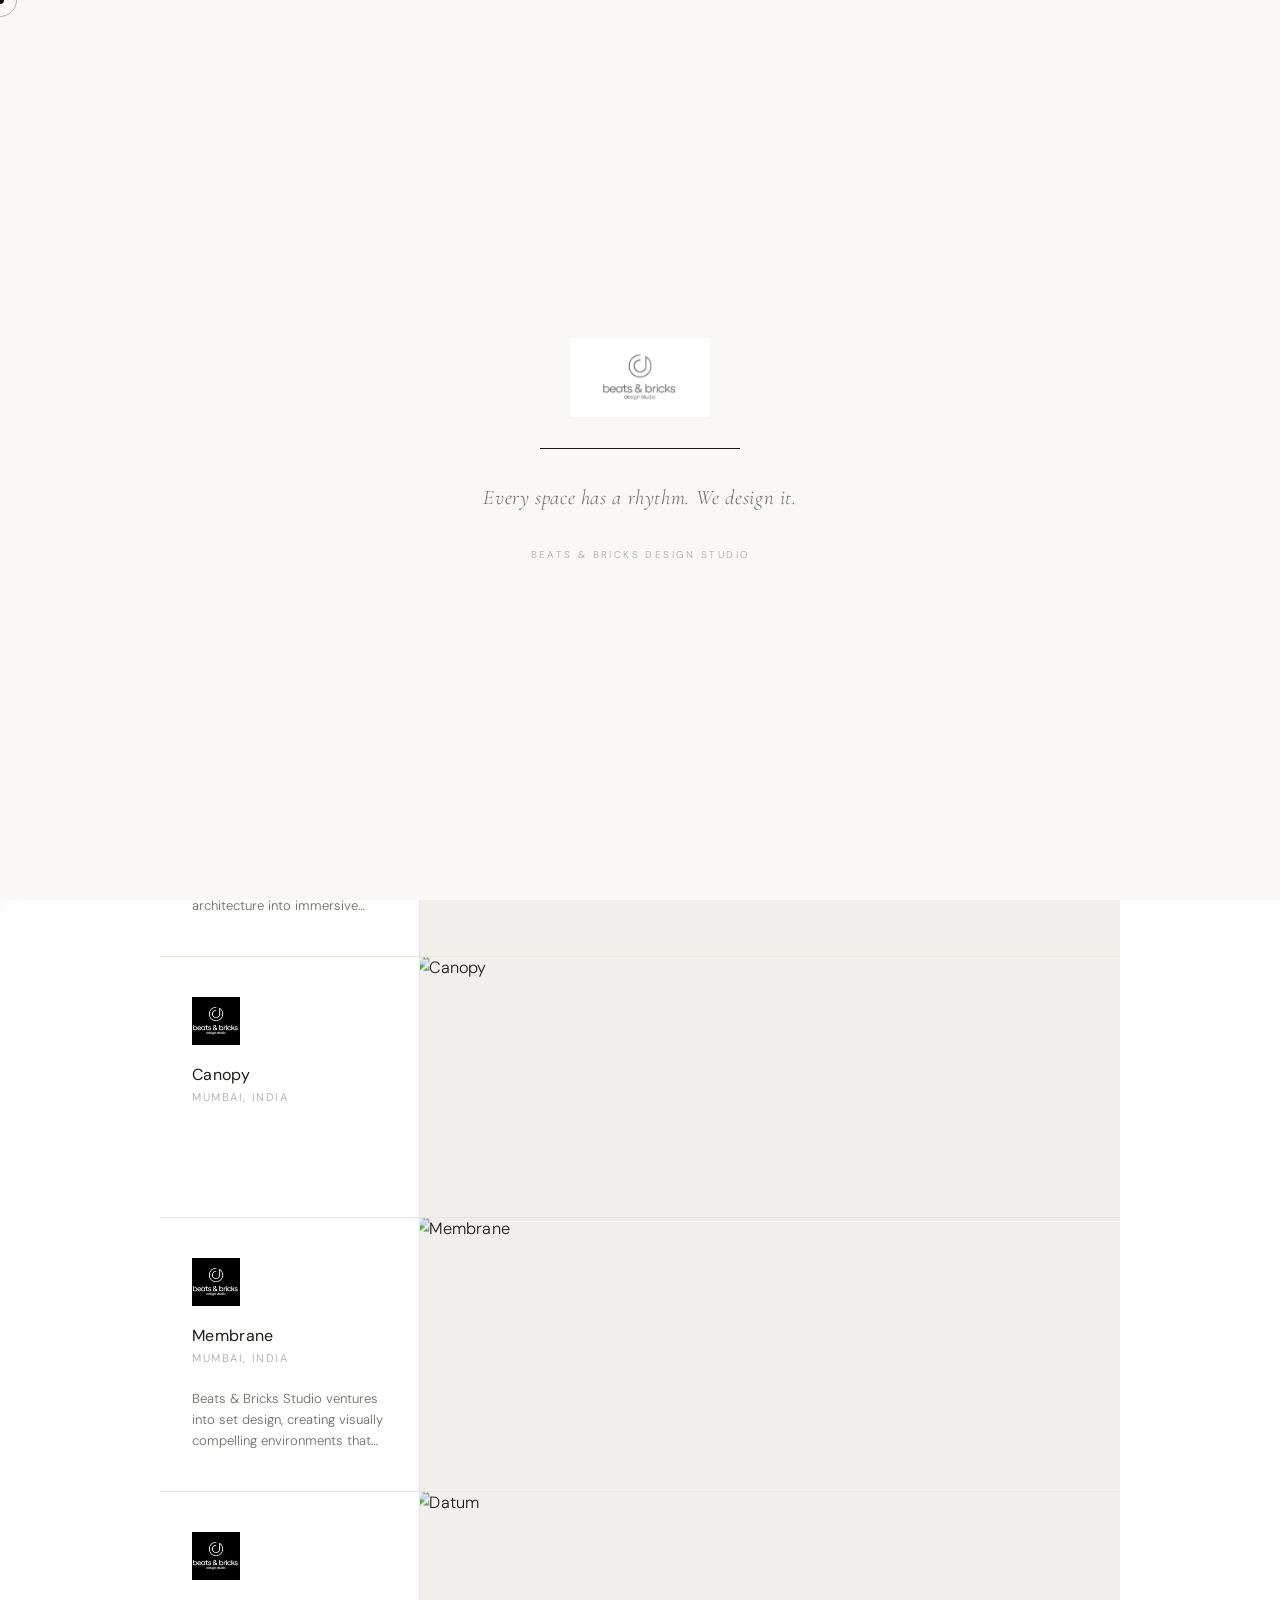
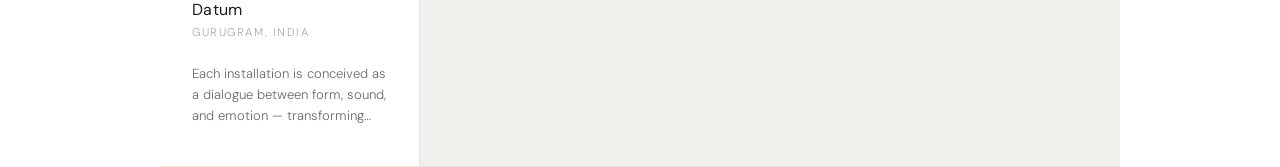
==== commit 01bdcbbd: "feat: Add initial portfolio site structure, including a page loader, custom cursor, sidebar, search," ====
--- a/index.html
+++ b/index.html
@@ -1,28 +1,34 @@
 <!DOCTYPE html>
 <html lang="en">
+
 <head>
   <meta charset="UTF-8" />
   <meta name="viewport" content="width=device-width, initial-scale=1.0" />
-  <meta name="description" content="Beats & Bricks Design Studio — Architecture, Interiors, Landscape, Planning & Products." />
+  <meta name="description"
+    content="Beats & Bricks Design Studio — Architecture, Interiors, Landscape, Planning & Products." />
   <title>Beats &amp; Bricks Design Studio</title>
   <link rel="preconnect" href="https://fonts.googleapis.com" />
   <link rel="preconnect" href="https://fonts.gstatic.com" crossorigin />
-  <link href="https://fonts.googleapis.com/css2?family=DM+Sans:wght@200;300;400;500&family=Cormorant+Garamond:ital,wght@0,300;0,400;1,300&display=swap" rel="stylesheet" />
+  <link
+    href="https://fonts.googleapis.com/css2?family=DM+Sans:wght@200;300;400;500&family=Cormorant+Garamond:ital,wght@0,300;0,400;1,300&display=swap"
+    rel="stylesheet" />
   <link rel="stylesheet" href="assets/style.css" />
   <link rel="stylesheet" href="assets/loader.css" />
 </head>
+
 <body class="home-page">
 
   <!-- ══ PAGE LOADER ══ -->
   <div id="page-loader" role="status" aria-label="Loading Beats & Bricks Design Studio">
-    <img
-      class="loader-logo"
-      src="assets/WhatsApp Image 2026-03-25 at 16.15.27.jpeg"
-      alt="Beats & Bricks Design Studio"
-    />
-    <div class="loader-bar-track"><div class="loader-bar-fill"></div></div>
+    <img class="loader-logo" src="assets/WhatsApp Image 2026-03-25 at 16.15.27.jpeg"
+      alt="Beats & Bricks Design Studio" />
+    <div class="loader-bar-track">
+      <div class="loader-bar-fill"></div>
+    </div>
     <p class="loader-tagline">
-      <span class="word">Every&nbsp;</span><span class="word">space&nbsp;</span><span class="word">has&nbsp;</span><span class="word">a&nbsp;</span><span class="word">rhythm.&nbsp;</span><span class="word">We&nbsp;</span><span class="word">design&nbsp;</span><span class="word">it.</span>
+      <span class="word">Every&nbsp;</span><span class="word">space&nbsp;</span><span class="word">has&nbsp;</span><span
+        class="word">a&nbsp;</span><span class="word">rhythm.&nbsp;</span><span class="word">We&nbsp;</span><span
+        class="word">design&nbsp;</span><span class="word">it.</span>
     </p>
     <span class="loader-studio-name">Beats &amp; Bricks Design Studio</span>
   </div>
@@ -33,51 +39,38 @@
 
   <!-- ══ TOP HEADER BAR ══ -->
   <header class="top-bar" id="topBar">
-    <!-- Hamburger -->
-    <button class="hamburger" id="hamburger" aria-label="Toggle menu">
-      <span></span><span></span><span></span>
+    <!-- Logo as sidebar toggle -->
+    <button class="hamburger" id="hamburger" aria-label="Toggle navigation" title="Menu">
+      <img src="assets/WhatsApp Image 2026-03-25 at 16.15.27.jpeg" alt="Beats & Bricks" class="topbar-logo-btn" />
     </button>
 
-    <!-- Category nav -->
+    <!-- Consistent Main nav -->
     <nav class="top-nav" id="topNav">
-      <a href="#" class="top-nav-link active" data-filter="all">All</a>
-      <a href="#" class="top-nav-link" data-filter="architecture">Architecture</a>
-      <a href="#" class="top-nav-link" data-filter="interiors">Interiors</a>
-      <a href="#" class="top-nav-link" data-filter="landscape">Landscape</a>
-      <a href="#" class="top-nav-link" data-filter="planning">Planning</a>
-      <a href="#" class="top-nav-link" data-filter="products">Products</a>
+      <a href="index.html" class="top-nav-link active">Projects</a>
+      <a href="pages/about.html" class="top-nav-link">About</a>
+      <a href="pages/contact.html" class="top-nav-link">Contact</a>
     </nav>
 
     <!-- Right: search + location -->
     <div class="top-bar-right">
       <button class="search-btn" id="searchBtn" aria-label="Search">
         <svg width="16" height="16" viewBox="0 0 24 24" fill="none" stroke="currentColor" stroke-width="1.5">
-          <circle cx="11" cy="11" r="8"/><line x1="21" y1="21" x2="16.65" y2="16.65"/>
+          <circle cx="11" cy="11" r="8" />
+          <line x1="21" y1="21" x2="16.65" y2="16.65" />
         </svg>
       </button>
-      <span class="top-bar-location">New Delhi</span>
+      <span class="top-bar-location">Mumbai</span>
     </div>
   </header>
 
   <!-- ══ SIDEBAR ══ -->
   <aside class="sidebar" id="sidebar">
-    <!-- Logo in sidebar -->
-    <div class="sidebar-logo">
-      <a href="index.html">
-        <img src="assets/WhatsApp Image 2026-03-25 at 16.15.27.jpeg" alt="Beats & Bricks Design Studio" />
-      </a>
-    </div>
-
     <!-- Sidebar nav links -->
-    <nav class="sidebar-nav">
+    <nav class="sidebar-nav" style="padding-top: 2rem;">
       <ul>
         <li class="nav-item" style="--i:0"><a href="index.html" class="sidebar-link active">Projects</a></li>
         <li class="nav-item" style="--i:1"><a href="pages/about.html" class="sidebar-link">About</a></li>
-        <li class="nav-item" style="--i:2"><a href="pages/about.html#internships" class="sidebar-link">Studio</a></li>
-        <li class="nav-item" style="--i:3"><a href="pages/about.html#skills" class="sidebar-link">Services</a></li>
-        <li class="nav-item" style="--i:4"><a href="pages/about.html" class="sidebar-link">People</a></li>
-        <li class="nav-item" style="--i:5"><a href="pages/contact.html" class="sidebar-link">Careers</a></li>
-        <li class="nav-item" style="--i:6"><a href="pages/contact.html" class="sidebar-link">Contact</a></li>
+        <li class="nav-item" style="--i:2"><a href="pages/contact.html" class="sidebar-link">Contact</a></li>
       </ul>
     </nav>
 
@@ -96,6 +89,16 @@
       <button class="search-close" id="searchClose">✕</button>
     </div>
 
+    <!-- Secondary Filter Bar -->
+    <section class="filter-bar">
+      <button class="filter-btn active" data-filter="all">All</button>
+      <button class="filter-btn" data-filter="architecture">Architecture</button>
+      <button class="filter-btn" data-filter="interiors">Interiors</button>
+      <button class="filter-btn" data-filter="landscape">Landscape</button>
+      <button class="filter-btn" data-filter="installation">Installation</button>
+      <button class="filter-btn" data-filter="set-design">Set Design</button>
+    </section>
+
     <!-- Projects vertical list -->
     <div class="projects-list" id="projectsList">
 
@@ -108,15 +111,12 @@
             </div>
             <div class="project-row-info">
               <h2 class="project-row-title">Urban Void</h2>
-              <p class="project-row-location">New Delhi, India</p>
-            </div>
-          </div>
-          <div class="project-row-image">
-            <img
-              src="https://images.unsplash.com/photo-1486325212027-8081e485255e?w=900&q=80"
-              alt="Urban Void"
-              loading="eager"
-            />
+              <p class="project-row-location">Mumbai, India</p>
+            </div>
+          </div>
+          <div class="project-row-image">
+            <img src="https://images.unsplash.com/photo-1486325212027-8081e485255e?w=900&q=80" alt="Urban Void"
+              loading="eager" />
             <div class="project-row-hover-label">
               <span>Housing Cluster · 2024</span>
               <span class="view-arrow">→</span>
@@ -138,11 +138,8 @@
             </div>
           </div>
           <div class="project-row-image">
-            <img
-              src="https://images.unsplash.com/photo-1514539079130-25950c84af65?w=900&q=80"
-              alt="Threshold"
-              loading="lazy"
-            />
+            <img src="https://images.unsplash.com/photo-1514539079130-25950c84af65?w=900&q=80" alt="Threshold"
+              loading="lazy" />
             <div class="project-row-hover-label">
               <span>Cultural Centre · 2024</span>
               <span class="view-arrow">→</span>
@@ -151,8 +148,8 @@
         </a>
       </article>
 
-      <!-- Project 03 -->
-      <article class="project-row" data-category="planning" id="proj3">
+      <!-- Project 03 — Installation -->
+      <article class="project-row" data-category="installation" id="proj3">
         <a href="pages/project-strata.html" class="project-row-link">
           <div class="project-row-meta">
             <div class="project-icon">
@@ -161,16 +158,15 @@
             <div class="project-row-info">
               <h2 class="project-row-title">Strata</h2>
               <p class="project-row-location">Gurugram, India</p>
-            </div>
-          </div>
-          <div class="project-row-image">
-            <img
-              src="https://images.unsplash.com/photo-1487958449943-2429e8be8625?w=900&q=80"
-              alt="Strata"
-              loading="lazy"
-            />
-            <div class="project-row-hover-label">
-              <span>Mixed-Use Block · 2023</span>
+              <p class="project-row-desc">Beats &amp; Bricks Studio extends beyond conventional architecture into
+                immersive installation design, crafting spaces that blend structure with sensory experience.</p>
+            </div>
+          </div>
+          <div class="project-row-image">
+            <img src="https://images.unsplash.com/photo-1487958449943-2429e8be8625?w=900&q=80" alt="Strata"
+              loading="lazy" />
+            <div class="project-row-hover-label">
+              <span>Installation · 2023</span>
               <span class="view-arrow">→</span>
             </div>
           </div>
@@ -186,15 +182,12 @@
             </div>
             <div class="project-row-info">
               <h2 class="project-row-title">Canopy</h2>
-              <p class="project-row-location">New Delhi, India</p>
-            </div>
-          </div>
-          <div class="project-row-image">
-            <img
-              src="https://images.unsplash.com/photo-1607344645866-009c320b63e0?w=900&q=80"
-              alt="Canopy"
-              loading="lazy"
-            />
+              <p class="project-row-location">Mumbai, India</p>
+            </div>
+          </div>
+          <div class="project-row-image">
+            <img src="https://images.unsplash.com/photo-1607344645866-009c320b63e0?w=900&q=80" alt="Canopy"
+              loading="lazy" />
             <div class="project-row-hover-label">
               <span>Public Pavilion · 2023</span>
               <span class="view-arrow">→</span>
@@ -203,8 +196,8 @@
         </a>
       </article>
 
-      <!-- Project 05 -->
-      <article class="project-row" data-category="products" id="proj5">
+      <!-- Project 05 — Set Design -->
+      <article class="project-row" data-category="set-design" id="proj5">
         <a href="pages/project-membrane.html" class="project-row-link">
           <div class="project-row-meta">
             <div class="project-icon">
@@ -213,24 +206,24 @@
             <div class="project-row-info">
               <h2 class="project-row-title">Membrane</h2>
               <p class="project-row-location">Mumbai, India</p>
-            </div>
-          </div>
-          <div class="project-row-image">
-            <img
-              src="https://images.unsplash.com/photo-1571003123894-1f0594d2b5d9?w=900&q=80"
-              alt="Membrane"
-              loading="lazy"
-            />
-            <div class="project-row-hover-label">
-              <span>Adaptive Façade · 2023</span>
-              <span class="view-arrow">→</span>
-            </div>
-          </div>
-        </a>
-      </article>
-
-      <!-- Project 06 -->
-      <article class="project-row" data-category="planning" id="proj6">
+              <p class="project-row-desc">Beats &amp; Bricks Studio ventures into set design, creating visually
+                compelling environments that bring stories to life — blending architectural precision with artistic
+                expression.</p>
+            </div>
+          </div>
+          <div class="project-row-image">
+            <img src="https://images.unsplash.com/photo-1571003123894-1f0594d2b5d9?w=900&q=80" alt="Membrane"
+              loading="lazy" />
+            <div class="project-row-hover-label">
+              <span>Set Design · 2023</span>
+              <span class="view-arrow">→</span>
+            </div>
+          </div>
+        </a>
+      </article>
+
+      <!-- Project 06 — Installation -->
+      <article class="project-row" data-category="installation" id="proj6">
         <a href="pages/project-datum.html" class="project-row-link">
           <div class="project-row-meta">
             <div class="project-icon">
@@ -239,16 +232,16 @@
             <div class="project-row-info">
               <h2 class="project-row-title">Datum</h2>
               <p class="project-row-location">Gurugram, India</p>
-            </div>
-          </div>
-          <div class="project-row-image">
-            <img
-              src="https://images.unsplash.com/photo-1620121692029-d088224ddc74?w=900&q=80"
-              alt="Datum"
-              loading="lazy"
-            />
-            <div class="project-row-hover-label">
-              <span>Urban Masterplan · 2022</span>
+              <p class="project-row-desc">Each installation is conceived as a dialogue between form, sound, and emotion
+                — transforming ideas into engaging spatial narratives that connect with people on a deeper, interactive
+                level.</p>
+            </div>
+          </div>
+          <div class="project-row-image">
+            <img src="https://images.unsplash.com/photo-1620121692029-d088224ddc74?w=900&q=80" alt="Datum"
+              loading="lazy" />
+            <div class="project-row-hover-label">
+              <span>Installation · 2022</span>
               <span class="view-arrow">→</span>
             </div>
           </div>
@@ -260,4 +253,5 @@
 
   <script src="assets/main.js"></script>
 </body>
-</html>
+
+</html>
--- a/assets/style.css
+++ b/assets/style.css
@@ -74,7 +74,8 @@
   position: fixed;
   top: 0; left: 0; right: 0;
   height: var(--topbar-h);
-  background: var(--dark);
+  background: var(--white);
+  border-bottom: 1px solid var(--light);
   display: flex;
   align-items: center;
   padding: 0 1.5rem;
@@ -85,49 +86,52 @@
 /* Hamburger */
 .hamburger {
   display: flex;
-  flex-direction: column;
-  gap: 5px;
-  padding: 4px;
+  align-items: center;
+  justify-content: center;
+  padding: 0;
+  width: 42px;
+  height: 42px;
   flex-shrink: 0;
-}
-.hamburger span {
-  display: block;
-  width: 22px; height: 1.5px;
-  background: var(--white);
-  transition: transform .35s var(--ease-out), opacity .25s;
-}
-.hamburger.open span:nth-child(1) { transform: translateY(6.5px) rotate(45deg); }
-.hamburger.open span:nth-child(2) { opacity: 0; }
-.hamburger.open span:nth-child(3) { transform: translateY(-6.5px) rotate(-45deg); }
+  transition: transform 0.35s var(--ease-spring);
+}
+.hamburger:hover {
+  transform: scale(1.08);
+}
+.topbar-logo-btn {
+  width: 100%;
+  height: 100%;
+  object-fit: contain;
+  border-radius: 4px; /* Optional slight rounding */
+}
 
 /* Top nav links */
 .top-nav {
   display: flex;
-  gap: 2rem;
+  gap: 2.5rem;
   flex: 1;
   justify-content: center;
 }
 .top-nav-link {
-  font-size: .72rem;
-  font-weight: 400;
-  letter-spacing: .14em;
+  font-size: .75rem;
+  font-weight: 500;
+  letter-spacing: .15em;
   text-transform: uppercase;
-  color: rgba(255,255,255,.45);
+  color: var(--muted);
   position: relative;
-  transition: color .2s;
+  transition: color .25s var(--ease-out);
+  padding: .5rem 0;
 }
 .top-nav-link::after {
   content: '';
-  position: absolute; bottom: -3px; left: 0;
-  width: 0; height: 1px;
-  background: var(--accent);
+  position: absolute; bottom: 0; left: 0;
+  width: 0; height: 1.5px;
+  background: var(--dark);
   transition: width .35s var(--ease-out);
 }
 .top-nav-link:hover,
 .top-nav-link.active {
-  color: var(--white);
-}
-.top-nav-link:hover::after,
+  color: var(--dark);
+}
 .top-nav-link.active::after { width: 100%; }
 
 /* Right side */
@@ -138,17 +142,47 @@
   margin-left: auto;
 }
 .search-btn {
-  color: rgba(255,255,255,.5);
+  color: var(--muted);
   display: flex;
   align-items: center;
   transition: color .2s;
 }
-.search-btn:hover { color: var(--white); }
+.search-btn:hover { color: var(--dark); }
 .top-bar-location {
   font-size: .68rem;
   letter-spacing: .14em;
   text-transform: uppercase;
-  color: rgba(255,255,255,.4);
+  color: var(--mid);
+  white-space: nowrap;
+}
+
+/* ══════════════════════════════════════
+   FILTER BAR (Secondary nav on Home)
+   ══════════════════════════════════════ */
+.filter-bar {
+  display: flex;
+  justify-content: center;
+  align-items: center;
+  gap: 2rem;
+  padding: 1.5rem 2rem 2.5rem;
+  background: var(--white);
+  flex-wrap: wrap;
+}
+.filter-btn {
+  font-size: .68rem;
+  font-weight: 400;
+  letter-spacing: .12em;
+  text-transform: uppercase;
+  color: var(--mid);
+  background: none;
+  border-bottom: 1px solid transparent;
+  padding-bottom: 2px;
+  transition: color .2s, border-color .2s;
+}
+.filter-btn:hover,
+.filter-btn.active {
+  color: var(--dark);
+  border-color: var(--dark);
 }
 
 /* ══════════════════════════════════════
@@ -178,24 +212,10 @@
   transform: translateX(0);
 }
 
-/* Sidebar logo */
-.sidebar-logo {
-  padding: 0 1.4rem 2rem;
-  border-bottom: 1px solid var(--light);
-  margin-bottom: 1.5rem;
-}
-.sidebar-logo a { display: block; }
-.sidebar-logo img {
-  width: 100%;
-  max-width: 140px;
-  height: auto;
-  object-fit: contain;
-  filter: grayscale(10%);
-  transition: filter .3s;
-}
-.sidebar-logo img:hover { filter: grayscale(0%); }
-
 /* Sidebar nav */
+.sidebar-nav {
+  padding: 0 1.5rem;
+}
 .sidebar-nav ul {
   list-style: none;
   display: flex;
@@ -203,15 +223,15 @@
 }
 
 .nav-item {
-  /* staggered entrance animation */
+  /* staggered entrance animation when sidebar is open */
   opacity: 0;
-  transform: translateX(-18px);
-  animation: sidebarItemIn .55s var(--ease-out) forwards;
-  animation-delay: calc(0.08s + var(--i) * 0.07s);
-}
-
-@keyframes sidebarItemIn {
-  to { opacity: 1; transform: translateX(0); }
+  transform: translateX(-22px);
+  transition: opacity .5s ease, transform .6s var(--ease-spring);
+  transition-delay: calc(0.1s + var(--i) * 0.06s);
+}
+.sidebar.open .nav-item {
+  opacity: 1;
+  transform: translateX(0);
 }
 
 .sidebar-link {
@@ -430,6 +450,19 @@
   letter-spacing: .14em;
   text-transform: uppercase;
   color: var(--mid);
+}
+
+.project-row-desc {
+  font-size: .82rem;
+  line-height: 1.6;
+  color: var(--muted);
+  margin-top: 1rem;
+  display: -webkit-box;
+  -webkit-line-clamp: 3;
+  line-clamp: 3;
+  -webkit-box-orient: vertical;
+  overflow: hidden;
+  max-width: 45ch;
 }
 
 /* Right image column */
--- a/assets/loader.css
+++ b/assets/loader.css
@@ -1,85 +1,54 @@
 /* =========================================================
-   LOADER CSS — add at the end of style.css
+   LOADER CSS — Light Themed
    ========================================================= */
 
-/* ══════════════════════════════════════
-   PAGE LOADER
-══════════════════════════════════════ */
 #page-loader {
   position: fixed;
   inset: 0;
   z-index: 9000;
-  background: var(--dark);
+  background: #f9f8f6;
   display: flex;
   flex-direction: column;
   align-items: center;
   justify-content: center;
-  gap: 2.5rem;
-  transition: opacity .6s var(--ease-out), visibility .6s;
+  gap: 2rem;
+
+  /* Transition for reliable exit */
+  opacity: 1;
+  transition: opacity 0.65s cubic-bezier(0.7, 0, 0.84, 0),
+              transform 0.65s cubic-bezier(0.7, 0, 0.84, 0);
+}
+
+/* Exit state — triggered via JS by adding inline styles */
+#page-loader.exiting {
+  opacity: 0;
+  transform: translateY(-18px);
 }
 
 #page-loader.hide {
-  opacity: 0;
-  visibility: hidden;
-  pointer-events: none;
+  display: none;
 }
 
-/* Logo in loader */
+/* ── Logo ── */
 .loader-logo {
-  width: clamp(100px, 18vw, 160px);
+  width: clamp(90px, 15vw, 140px);
+  height: auto;
   opacity: 0;
-  transform: scale(.82);
-  animation: loaderLogoIn .9s var(--ease-spring) .15s forwards;
-  /* invert so logo shows white on dark bg */
-  filter: invert(1) brightness(2);
+  transform: scale(0.84);
+  animation: loaderLogoIn 0.85s cubic-bezier(0.34, 1.56, 0.64, 1) 0.1s forwards;
+  /* Keep logo natural (dark on light bg — no invert) */
+  filter: none;
 }
 
 @keyframes loaderLogoIn {
   to { opacity: 1; transform: scale(1); }
 }
 
-/* Tagline */
-.loader-tagline {
-  font-family: var(--ff-serif);
-  font-style: italic;
-  font-size: clamp(1rem, 2.5vw, 1.35rem);
-  font-weight: 300;
-  color: rgba(255,255,255,0);
-  letter-spacing: .04em;
-  text-align: center;
-  overflow: hidden;
-  animation: loaderTextIn .8s var(--ease-out) .75s forwards;
-}
-
-@keyframes loaderTextIn {
-  to { color: rgba(255,255,255,.65); }
-}
-
-/* Word-by-word reveal using clip */
-.loader-tagline .word {
-  display: inline-block;
-  opacity: 0;
-  transform: translateY(14px);
-  animation: wordReveal .5s var(--ease-out) forwards;
-}
-.loader-tagline .word:nth-child(1)  { animation-delay: .7s; }
-.loader-tagline .word:nth-child(2)  { animation-delay: .82s; }
-.loader-tagline .word:nth-child(3)  { animation-delay: .94s; }
-.loader-tagline .word:nth-child(4)  { animation-delay: 1.06s; }
-.loader-tagline .word:nth-child(5)  { animation-delay: 1.18s; }
-.loader-tagline .word:nth-child(6)  { animation-delay: 1.30s; }
-.loader-tagline .word:nth-child(7)  { animation-delay: 1.42s; }
-.loader-tagline .word:nth-child(8)  { animation-delay: 1.54s; }
-
-@keyframes wordReveal {
-  to { opacity: 1; transform: none; }
-}
-
-/* Progress line */
+/* ── Progress bar ── */
 .loader-bar-track {
-  width: clamp(120px, 25vw, 220px);
+  width: clamp(120px, 22vw, 200px);
   height: 1px;
-  background: rgba(255,255,255,.12);
+  background: #e8e4de;
   position: relative;
   overflow: hidden;
 }
@@ -89,33 +58,59 @@
   top: 0; left: 0;
   height: 100%;
   width: 0%;
-  background: var(--accent, #c8a882);
-  animation: barFill 1.9s var(--ease-out) .3s forwards;
+  background: #1e1c19;
+  animation: barFill 2.0s cubic-bezier(0.16, 1, 0.3, 1) 0.25s forwards;
 }
 
 @keyframes barFill {
   to { width: 100%; }
 }
 
-/* Studio name below tagline */
-.loader-studio-name {
-  font-size: .65rem;
-  letter-spacing: .25em;
-  text-transform: uppercase;
-  color: rgba(255,255,255,.28);
-  opacity: 0;
-  animation: fadeIn .6s var(--ease-out) 1.1s forwards;
+/* ── Tagline (word-by-word reveal) ── */
+.loader-tagline {
+  font-family: 'Cormorant Garamond', Georgia, serif;
+  font-style: italic;
+  font-size: clamp(1rem, 2.2vw, 1.3rem);
+  font-weight: 300;
+  color: transparent;
+  letter-spacing: 0.03em;
+  text-align: center;
+  line-height: 1.6;
 }
 
-@keyframes fadeIn {
+.loader-tagline .word {
+  display: inline-block;
+  opacity: 0;
+  transform: translateY(12px);
+  animation: wordReveal 0.45s cubic-bezier(0.16, 1, 0.3, 1) forwards;
+  color: #6e6b66;
+}
+
+/* Stagger each word */
+.loader-tagline .word:nth-child(1) { animation-delay: 0.65s; }
+.loader-tagline .word:nth-child(2) { animation-delay: 0.78s; }
+.loader-tagline .word:nth-child(3) { animation-delay: 0.91s; }
+.loader-tagline .word:nth-child(4) { animation-delay: 1.04s; }
+.loader-tagline .word:nth-child(5) { animation-delay: 1.17s; }
+.loader-tagline .word:nth-child(6) { animation-delay: 1.30s; }
+.loader-tagline .word:nth-child(7) { animation-delay: 1.43s; }
+.loader-tagline .word:nth-child(8) { animation-delay: 1.56s; }
+
+@keyframes wordReveal {
+  to { opacity: 1; transform: translateY(0); }
+}
+
+/* ── Studio name (small, fades in last) ── */
+.loader-studio-name {
+  font-size: 0.62rem;
+  letter-spacing: 0.24em;
+  text-transform: uppercase;
+  color: #aaa8a4;
+  opacity: 0;
+  animation: fadeInSub 0.6s ease forwards;
+  animation-delay: 1.0s;
+}
+
+@keyframes fadeInSub {
   to { opacity: 1; }
 }
-
-/* Curtain wipe exit — the loader slides UP off screen */
-#page-loader.exit {
-  animation: loaderExit .7s var(--ease-in) forwards;
-}
-
-@keyframes loaderExit {
-  to { transform: translateY(-100%); opacity: .8; }
-}
